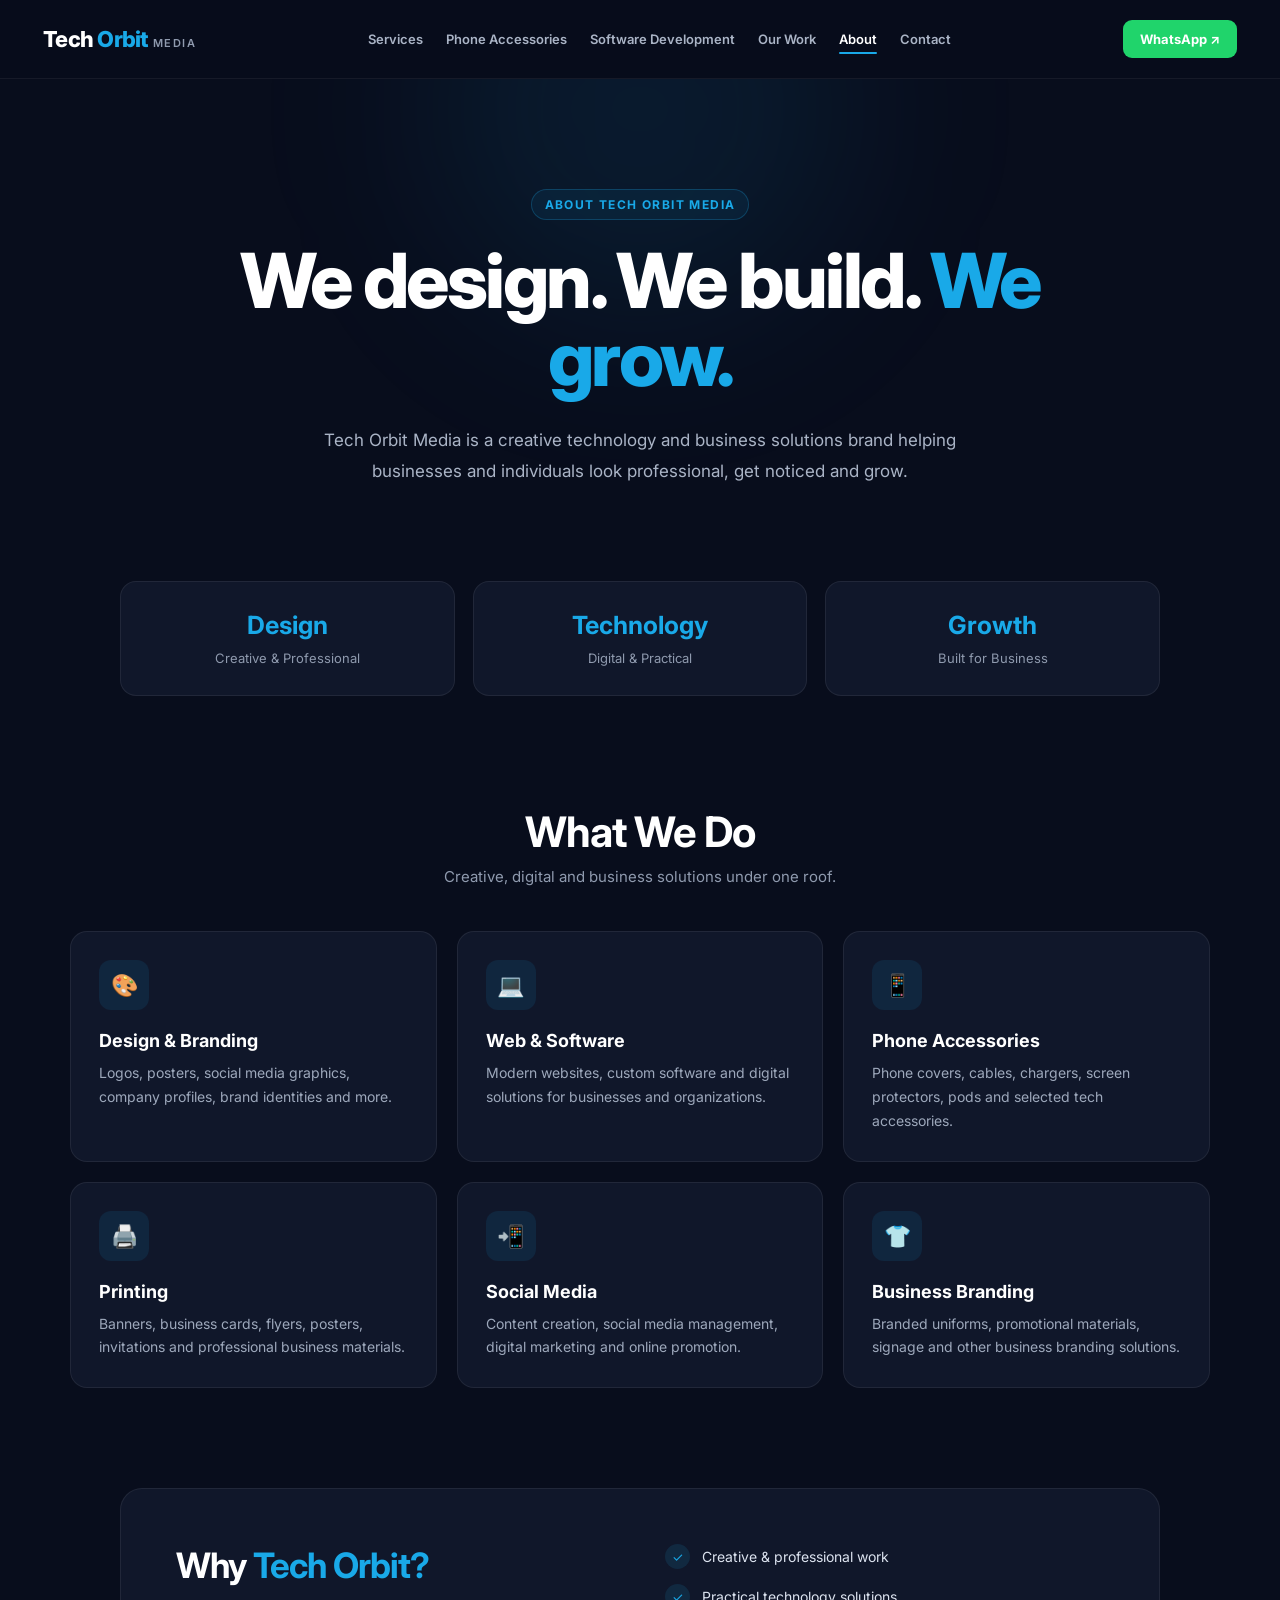
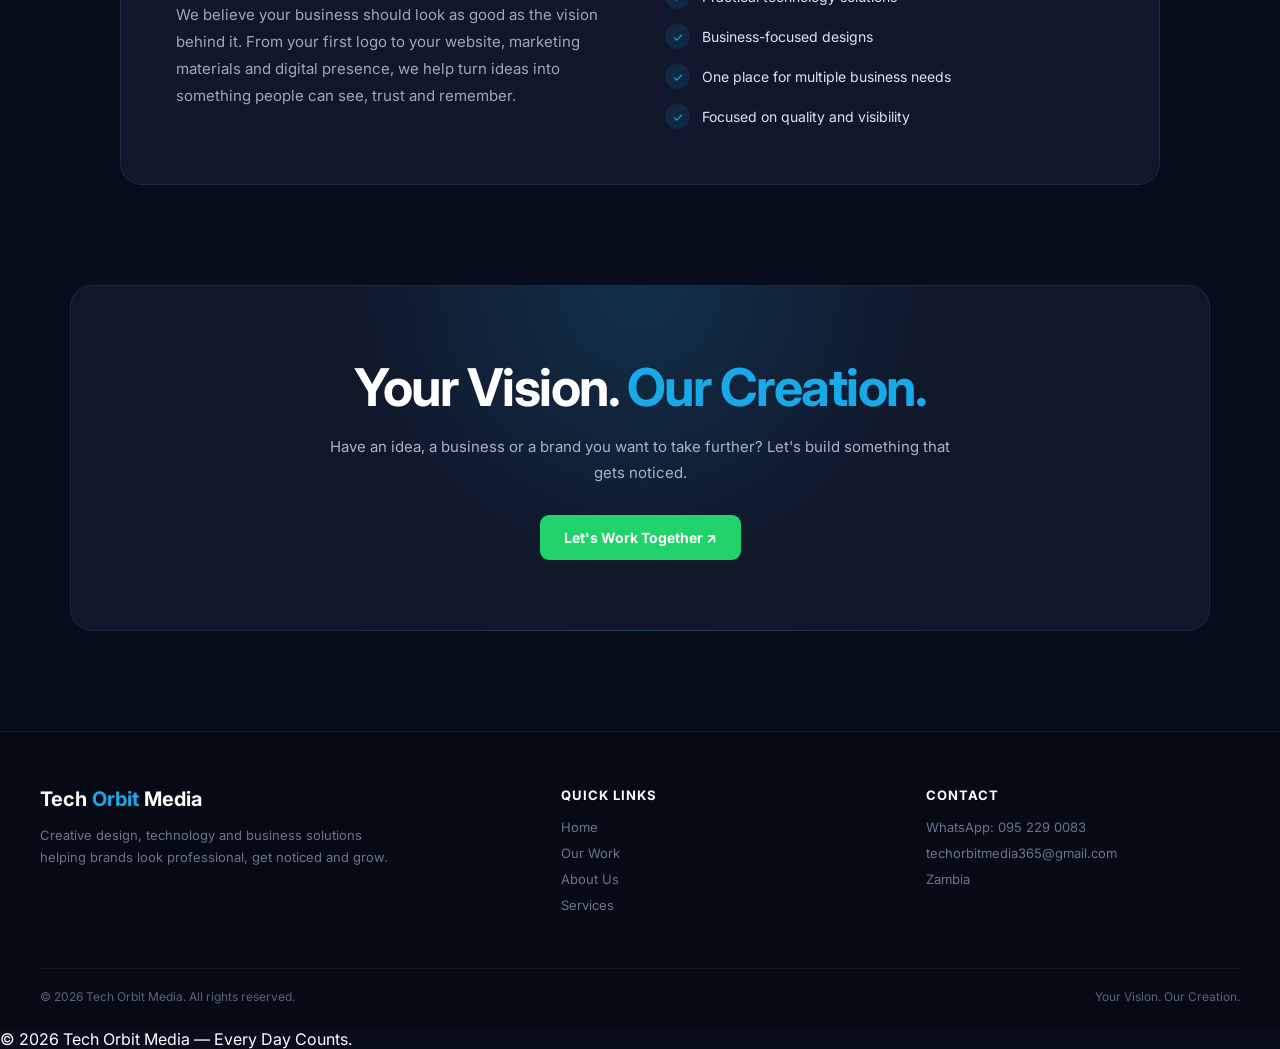
==== templates/about.html @ c45f45be "Initial Tech Orbit Media website" ====
<!DOCTYPE html>
<html lang="en">

<head>

    <meta charset="UTF-8">
    <meta name="viewport" content="width=device-width, initial-scale=1.0">

    <title>About Us | Tech Orbit Media</title>

    <meta name="description"
        content="Tech Orbit Media provides creative design, branding, printing, web development, software solutions, phone accessories and digital marketing services.">

    <meta name="keywords"
        content="Tech Orbit Media, graphic design, web development, branding, printing, phone accessories, Zambia, digital marketing">

    <!-- Google Font -->
    <link rel="preconnect" href="https://fonts.googleapis.com">
    <link rel="preconnect" href="https://fonts.gstatic.com" crossorigin>

    <link
        href="https://fonts.googleapis.com/css2?family=Inter:wght@400;500;600;700;800&display=swap"
        rel="stylesheet">

    <!-- Main Website CSS -->
    <link rel="stylesheet" href="../css/About.css">



</head>


<body>


    <!-- =====================================================
         NAVIGATION
    ===================================================== -->

    <nav class="top-nav">

        <div class="nav-container">

            <a class="brand" href="index.html">

                <div class="brand-text">

                    <span class="brand-tech">Tech</span>

                    <span class="brand-orbit">Orbit</span>

                    <span class="brand-media">Media</span>

                </div>

            </a>


  <div class="nav-links">

    <a href="../index.html">Services</a>

    <a href="../index.html">Phone Accessories</a>

    <a href="../index.html">Software Development</a>

    <a href="work.html">Our Work</a>

    <a href="about.html" class="active">About</a>

    <a href="../index.html">Contact</a>

</div>


            <a
                href="https://wa.me/260952290083"
                target="_blank"
                rel="noopener noreferrer"
                class="nav-whatsapp"
            >
                WhatsApp ↗
            </a>

        </div>

    </nav>



    <!-- =====================================================
         HERO
    ===================================================== -->

    <main>

        <section class="about-hero">

            <div class="about-tag">
                About Tech Orbit Media
            </div>

            <h1>
                We design.
                We build.
                <span>We grow.</span>
            </h1>

            <p class="about-intro">

                Tech Orbit Media is a creative technology and business
                solutions brand helping businesses and individuals
                look professional, get noticed and grow.

            </p>

        </section>



        <!-- =====================================================
             SNAPSHOT
        ===================================================== -->

        <section class="about-snapshot">

            <div class="snapshot-grid">

                <div class="snapshot-card">

                    <strong>Design</strong>

                    <span>Creative & Professional</span>

                </div>


                <div class="snapshot-card">

                    <strong>Technology</strong>

                    <span>Digital & Practical</span>

                </div>


                <div class="snapshot-card">

                    <strong>Growth</strong>

                    <span>Built for Business</span>

                </div>

            </div>

        </section>



        <!-- =====================================================
             SERVICES
        ===================================================== -->

        <section class="about-services">

            <div class="about-section-title">

                <h2>What We Do</h2>

                <p>
                    Creative, digital and business solutions under one roof.
                </p>

            </div>


            <div class="about-service-grid">


                <div class="about-service-card">

                    <div class="about-service-icon">🎨</div>

                    <h3>Design & Branding</h3>

                    <p>
                        Logos, posters, social media graphics,
                        company profiles, brand identities and more.
                    </p>

                </div>


                <div class="about-service-card">

                    <div class="about-service-icon">💻</div>

                    <h3>Web & Software</h3>

                    <p>
                        Modern websites, custom software and
                        digital solutions for businesses and organizations.
                    </p>

                </div>


                <div class="about-service-card">

                    <div class="about-service-icon">📱</div>

                    <h3>Phone Accessories</h3>

                    <p>
                        Phone covers, cables, chargers, screen protectors,
                        pods and selected tech accessories.
                    </p>

                </div>


                <div class="about-service-card">

                    <div class="about-service-icon">🖨️</div>

                    <h3>Printing</h3>

                    <p>
                        Banners, business cards, flyers, posters,
                        invitations and professional business materials.
                    </p>

                </div>


                <div class="about-service-card">

                    <div class="about-service-icon">📲</div>

                    <h3>Social Media</h3>

                    <p>
                        Content creation, social media management,
                        digital marketing and online promotion.
                    </p>

                </div>


                <div class="about-service-card">

                    <div class="about-service-icon">👕</div>

                    <h3>Business Branding</h3>

                    <p>
                        Branded uniforms, promotional materials,
                        signage and other business branding solutions.
                    </p>

                </div>


            </div>

        </section>



        <!-- =====================================================
             WHY TECH ORBIT
        ===================================================== -->

        <section class="why-section">

            <div class="why-box">

                <div>

                    <h2>
                        Why <span>Tech Orbit?</span>
                    </h2>

                    <p>
                        We believe your business should look as good
                        as the vision behind it. From your first logo
                        to your website, marketing materials and
                        digital presence, we help turn ideas into
                        something people can see, trust and remember.
                    </p>

                </div>


                <div class="why-list">

                    <div class="why-item">

                        <span class="why-check">✓</span>

                        Creative & professional work

                    </div>


                    <div class="why-item">

                        <span class="why-check">✓</span>

                        Practical technology solutions

                    </div>


                    <div class="why-item">

                        <span class="why-check">✓</span>

                        Business-focused designs

                    </div>


                    <div class="why-item">

                        <span class="why-check">✓</span>

                        One place for multiple business needs

                    </div>


                    <div class="why-item">

                        <span class="why-check">✓</span>

                        Focused on quality and visibility

                    </div>

                </div>

            </div>

        </section>



        <!-- =====================================================
             CTA
        ===================================================== -->

        <section class="about-statement">

            <div class="statement-box">

                <h2>
                    Your Vision.
                    <span>Our Creation.</span>
                </h2>

                <p>
                    Have an idea, a business or a brand you want
                    to take further? Let's build something that
                    gets noticed.
                </p>

                <a
                    href="https://wa.me/260952290083"
                    target="_blank"
                    rel="noopener noreferrer"
                    class="about-whatsapp"
                >
                    Let's Work Together ↗
                </a>

            </div>

        </section>

    </main>



    <!-- =====================================================
         FOOTER
    ===================================================== -->

    <footer class="about-footer">

        <div class="footer-container">


            <!-- BRAND -->

            <div class="footer-brand">

                <h3>
                    Tech <span>Orbit</span> Media
                </h3>

                <p>
                    Creative design, technology and business
                    solutions helping brands look professional,
                    get noticed and grow.
                </p>

            </div>


            <!-- QUICK LINKS -->

            <div class="footer-column">

                <h4>Quick Links</h4>

                <a href="index.html">Home</a>

                <a href="work.html">Our Work</a>

                <a href="about.html">About Us</a>

                <a href="#">Services</a>

            </div>


            <!-- CONTACT -->

            <div class="footer-column">

                <h4>Contact</h4>

                <a href="https://wa.me/260952290083"
                   target="_blank">
                    WhatsApp: 095 229 0083
                </a>

                <a href="mailto:techorbitmedia365@gmail.com">
                    techorbitmedia365@gmail.com
                </a>

                <a href="#">
                    Zambia
                </a>

            </div>

        </div>


        <div class="footer-bottom">

            <span>
                © 2026 Tech Orbit Media. All rights reserved.
            </span>

            <span>
                Your Vision. Our Creation.
            </span>

        </div>

    </footer>


</body>

</html>

  
</section>













<footer>© <span id="yr"></span> Tech Orbit Media — Every Day Counts.</footer>
<script>document.getElementById('yr').textContent = new Date().getFullYear();</script>
<script>
document.getElementById('hamburgerBtn').addEventListener('click', function(){
  document.getElementById('mobileMenu').classList.toggle('open');
});
</script>
</body>
</html>
---- css/About.css ----
/* =====================================================
           TECH ORBIT MEDIA — ABOUT PAGE
        ===================================================== */

        * {
            box-sizing: border-box;
        }

        html {
            scroll-behavior: smooth;
        }

        body {
            margin: 0;
            font-family: "Inter", sans-serif;
            background: #080d1c;
            color: #ffffff;
        }


        /* =====================================================
           NAVIGATION
        ===================================================== */

        .top-nav {
            position: sticky;
            top: 0;
            z-index: 1000;

            width: 100%;

            background: rgba(8, 13, 28, 0.94);

            border-bottom: 1px solid rgba(255, 255, 255, 0.06);

            backdrop-filter: blur(15px);
            -webkit-backdrop-filter: blur(15px);
        }

        .nav-container {
            max-width: 1250px;
            min-height: 78px;

            margin: auto;
            padding: 0 28px;

            display: flex;
            align-items: center;
            justify-content: space-between;

            gap: 25px;
        }


        /* LOGO */

        .brand {
            text-decoration: none;
            flex-shrink: 0;
        }

        .brand-text {
            display: flex;
            align-items: baseline;
            gap: 4px;

            font-size: 22px;
            font-weight: 800;

            letter-spacing: -0.7px;
        }

        .brand-tech {
            color: #ffffff;
        }

        .brand-orbit {
            color: #19a9e8;
        }

        .brand-media {
            color: #8f9aae;

            font-size: 11px;
            font-weight: 600;

            letter-spacing: 1.5px;
            text-transform: uppercase;
        }


        /* NAV LINKS */

        .nav-links {
            display: flex;
            align-items: center;

            gap: 3px;
        }

        .nav-links a {
            position: relative;

            color: #aab4c6;

            text-decoration: none;

            font-size: 13px;
            font-weight: 600;

            padding: 9px 10px;

            border-radius: 7px;

            transition: 0.25s ease;
        }

        .nav-links a:hover {
            color: #ffffff;

            background: rgba(25, 169, 232, 0.08);
        }

        .nav-links a.active {
            color: #ffffff;
        }

        .nav-links a.active::after {
            content: "";

            position: absolute;

            left: 10px;
            right: 10px;
            bottom: 2px;

            height: 2px;

            background: #19a9e8;

            border-radius: 10px;
        }


        /* WHATSAPP */

        .nav-whatsapp {
            display: inline-flex;
            align-items: center;
            justify-content: center;

            gap: 8px;

            padding: 11px 17px;

            background: #20d46b;
            color: #ffffff;

            text-decoration: none;

            border-radius: 9px;

            font-size: 13px;
            font-weight: 700;

            white-space: nowrap;

            transition: 0.25s ease;
        }

        .nav-whatsapp:hover {
            background: #19bd5d;
            transform: translateY(-2px);
        }


        /* =====================================================
           HERO
        ===================================================== */

        .about-hero {
            position: relative;

            max-width: 1200px;

            margin: auto;

            padding: 110px 30px 95px;

            text-align: center;

            overflow: hidden;
        }


        /* BLUE GLOW */

        .about-hero::before {
            content: "";

            position: absolute;

            width: 420px;
            height: 420px;

            top: -180px;
            left: 50%;

            transform: translateX(-50%);

            background: rgba(25, 169, 232, 0.09);

            filter: blur(90px);

            border-radius: 50%;

            pointer-events: none;
        }


        /* TAG */

        .about-tag {
            position: relative;

            display: inline-flex;

            padding: 7px 13px;

            border: 1px solid rgba(25, 169, 232, 0.25);

            background: rgba(25, 169, 232, 0.07);

            color: #19a9e8;

            border-radius: 50px;

            font-size: 12px;
            font-weight: 700;

            letter-spacing: 1.4px;

            text-transform: uppercase;

            margin-bottom: 22px;
        }


        /* HERO TITLE */

        .about-hero h1 {
            position: relative;

            max-width: 900px;

            margin: auto;

            font-size: clamp(44px, 7vw, 76px);

            line-height: 1.02;

            letter-spacing: -2.5px;

            font-weight: 800;
        }

        .about-hero h1 span {
            color: #19a9e8;
        }


        /* HERO DESCRIPTION */

        .about-intro {
            position: relative;

            max-width: 700px;

            margin: 28px auto 0;

            color: #aab4c6;

            font-size: 17px;

            line-height: 1.8;
        }


        /* =====================================================
           ABOUT SNAPSHOT
        ===================================================== */

        .about-snapshot {
            max-width: 1100px;

            margin: auto;

            padding: 0 30px 90px;
        }

        .snapshot-grid {
            display: grid;

            grid-template-columns: repeat(3, 1fr);

            gap: 18px;
        }

        .snapshot-card {
            padding: 28px;

            background: #10172a;

            border: 1px solid rgba(255, 255, 255, 0.07);

            border-radius: 16px;

            text-align: center;

            transition: 0.3s ease;
        }

        .snapshot-card:hover {
            transform: translateY(-5px);

            border-color: rgba(25, 169, 232, 0.35);
        }

        .snapshot-card strong {
            display: block;

            color: #19a9e8;

            font-size: 25px;

            margin-bottom: 7px;
        }

        .snapshot-card span {
            color: #8f9aae;

            font-size: 13px;
        }


        /* =====================================================
           SERVICES
        ===================================================== */

        .about-services {
            max-width: 1200px;

            margin: auto;

            padding: 20px 30px 100px;
        }

        .about-section-title {
            text-align: center;

            margin-bottom: 45px;
        }

        .about-section-title h2 {
            margin: 0 0 10px;

            font-size: clamp(30px, 4vw, 42px);

            letter-spacing: -1px;
        }

        .about-section-title p {
            margin: 0;

            color: #8f9aae;

            font-size: 15px;
        }


        /* SERVICE GRID */

        .about-service-grid {
            display: grid;

            grid-template-columns: repeat(3, 1fr);

            gap: 20px;
        }


        /* SERVICE CARD */

        .about-service-card {
            padding: 28px;

            background: #10172a;

            border: 1px solid rgba(255, 255, 255, 0.07);

            border-radius: 17px;

            transition: 0.3s ease;
        }

        .about-service-card:hover {
            transform: translateY(-6px);

            border-color: rgba(25, 169, 232, 0.45);

            box-shadow: 0 18px 40px rgba(0, 0, 0, 0.18);
        }


        /* ICON */

        .about-service-icon {
            width: 50px;
            height: 50px;

            display: flex;
            align-items: center;
            justify-content: center;

            margin-bottom: 20px;

            background: rgba(25, 169, 232, 0.10);

            border-radius: 12px;

            font-size: 22px;
        }

        .about-service-card h3 {
            margin: 0 0 10px;

            font-size: 18px;
        }

        .about-service-card p {
            margin: 0;

            color: #9da8bb;

            font-size: 14px;

            line-height: 1.7;
        }


        /* =====================================================
           WHY TECH ORBIT
        ===================================================== */

        .why-section {
            max-width: 1100px;

            margin: auto;

            padding: 0 30px 100px;
        }

        .why-box {
            display: grid;

            grid-template-columns: 1fr 1fr;

            gap: 50px;

            padding: 55px;

            background: #10172a;

            border: 1px solid rgba(255, 255, 255, 0.07);

            border-radius: 22px;
        }

        .why-box h2 {
            margin: 0 0 15px;

            font-size: 35px;

            letter-spacing: -1px;
        }

        .why-box h2 span {
            color: #19a9e8;
        }

        .why-box p {
            color: #9da8bb;

            line-height: 1.8;

            font-size: 15px;
        }

        .why-list {
            display: grid;

            gap: 15px;
        }

        .why-item {
            display: flex;

            align-items: center;

            gap: 12px;

            color: #dce3ef;

            font-size: 14px;
        }

        .why-check {
            width: 25px;
            height: 25px;

            display: flex;
            align-items: center;
            justify-content: center;

            flex-shrink: 0;

            border-radius: 50%;

            background: rgba(25, 169, 232, 0.12);

            color: #19a9e8;

            font-size: 13px;
        }


        /* =====================================================
           CTA
        ===================================================== */

        .about-statement {
            max-width: 1200px;

            margin: auto;

            padding: 0 30px 100px;
        }

        .statement-box {
            position: relative;

            overflow: hidden;

            padding: 70px 40px;

            border-radius: 22px;

            text-align: center;

            background:
                radial-gradient(
                    circle at 50% 0%,
                    rgba(25, 169, 232, 0.17),
                    transparent 45%
                ),
                #10172a;

            border: 1px solid rgba(255, 255, 255, 0.07);
        }

        .statement-box h2 {
            margin: 0 0 15px;

            font-size: clamp(32px, 5vw, 52px);

            letter-spacing: -1.5px;
        }

        .statement-box h2 span {
            color: #19a9e8;
        }

        .statement-box p {
            max-width: 650px;

            margin: 0 auto 30px;

            color: #aab4c6;

            line-height: 1.7;

            font-size: 15px;
        }


        /* CTA BUTTON */

        .about-whatsapp {
            display: inline-flex;

            align-items: center;
            justify-content: center;

            gap: 9px;

            padding: 14px 24px;

            background: #20d46b;

            color: #ffffff;

            text-decoration: none;

            border-radius: 9px;

            font-size: 14px;

            font-weight: 700;

            transition: 0.3s ease;
        }

        .about-whatsapp:hover {
            background: #19bd5d;

            transform: translateY(-3px);
        }


        /* =====================================================
           FOOTER
        ===================================================== */

        .about-footer {
            border-top: 1px solid rgba(255, 255, 255, 0.06);

            padding: 55px 30px 25px;

            background: #060a15;
        }

        .footer-container {
            max-width: 1200px;

            margin: auto;

            display: grid;

            grid-template-columns: 1.5fr 1fr 1fr;

            gap: 50px;
        }

        .footer-brand h3 {
            margin: 0 0 12px;

            font-size: 20px;
        }

        .footer-brand h3 span {
            color: #19a9e8;
        }

        .footer-brand p {
            max-width: 350px;

            color: #69758b;

            font-size: 13px;

            line-height: 1.7;
        }

        .footer-column h4 {
            margin: 0 0 16px;

            color: #ffffff;

            font-size: 13px;

            text-transform: uppercase;

            letter-spacing: 1px;
        }

        .footer-column a {
            display: block;

            margin-bottom: 10px;

            color: #69758b;

            text-decoration: none;

            font-size: 13px;

            transition: 0.2s ease;
        }

        .footer-column a:hover {
            color: #19a9e8;
        }

        .footer-bottom {
            max-width: 1200px;

            margin: 45px auto 0;

            padding-top: 20px;

            border-top: 1px solid rgba(255, 255, 255, 0.05);

            display: flex;

            justify-content: space-between;

            gap: 20px;

            color: #596579;

            font-size: 12px;
        }


        /* =====================================================
           RESPONSIVE
        ===================================================== */

        @media (max-width: 1050px) {

            .nav-links {
                display: none;
            }

            .nav-container {
                min-height: 72px;
            }

        }


        @media (max-width: 850px) {

            .snapshot-grid {
                grid-template-columns: 1fr;
            }

            .about-service-grid {
                grid-template-columns: repeat(2, 1fr);
            }

            .why-box {
                grid-template-columns: 1fr;

                gap: 25px;

                padding: 40px;
            }

            .footer-container {
                grid-template-columns: 1fr 1fr;
            }

        }


        @media (max-width: 600px) {

            .nav-container {
                padding: 0 18px;
            }

            .brand-text {
                font-size: 20px;
            }

            .brand-media {
                display: none;
            }

            .nav-whatsapp {
                padding: 10px 13px;

                font-size: 12px;
            }

            .about-hero {
                padding: 80px 20px 70px;
            }

            .about-hero h1 {
                font-size: 43px;

                letter-spacing: -1.5px;
            }

            .about-intro {
                font-size: 15px;
            }

            .about-services,
            .why-section,
            .about-statement {
                padding-left: 20px;
                padding-right: 20px;
            }

            .about-service-grid {
                grid-template-columns: 1fr;
            }

            .why-box {
                padding: 30px 25px;
            }

            .why-box h2 {
                font-size: 30px;
            }

            .statement-box {
                padding: 50px 25px;
            }

            .footer-container {
                grid-template-columns: 1fr;

                gap: 30px;
            }

            .footer-bottom {
                flex-direction: column;

                text-align: center;
            }

        }
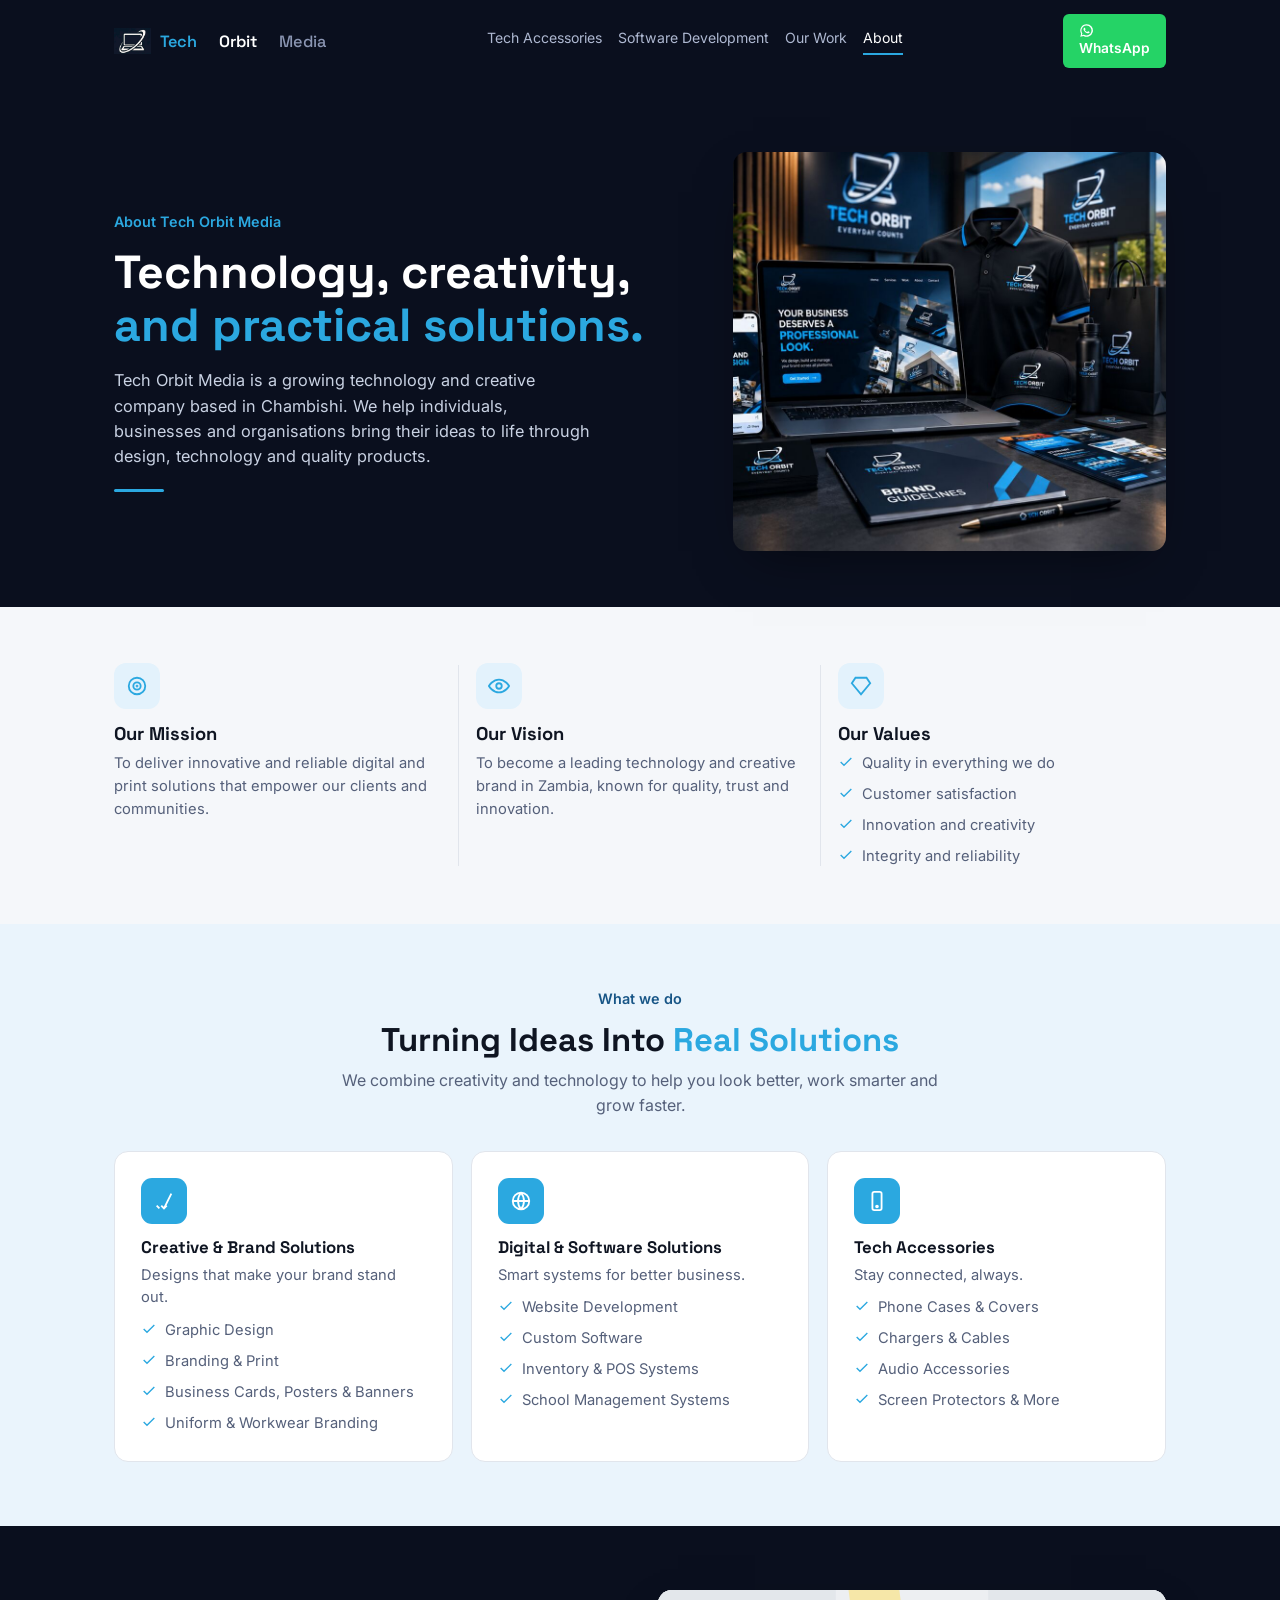
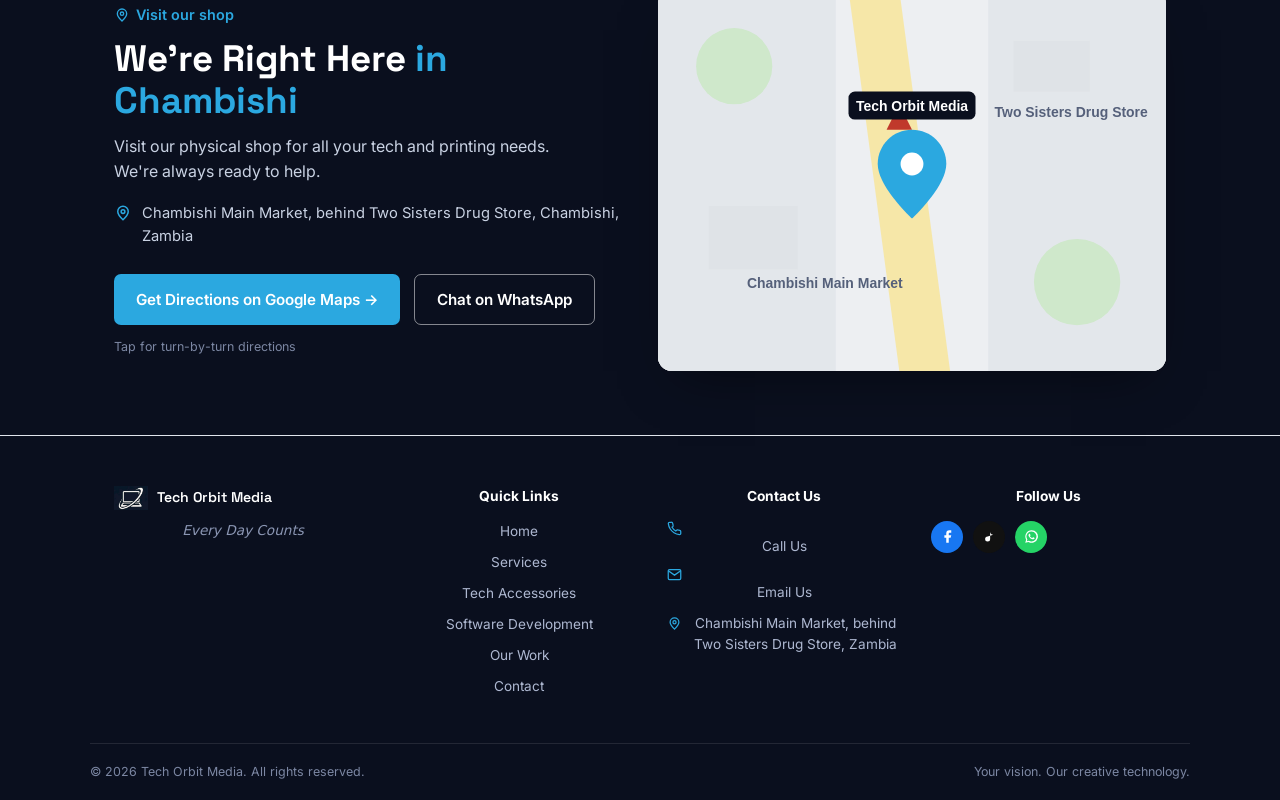
==== commit f2d40a1f: "Update Tech Orbit Media website" ====
--- a/templates/about.html
+++ b/templates/about.html
@@ -1,491 +1,207 @@
-
 <!DOCTYPE html>
 <html lang="en">
-
 <head>
-
-    <meta charset="UTF-8">
-    <meta name="viewport" content="width=device-width, initial-scale=1.0">
-
-    <title>About Us | Tech Orbit Media</title>
-
-    <meta name="description"
-        content="Tech Orbit Media provides creative design, branding, printing, web development, software solutions, phone accessories and digital marketing services.">
-
-    <meta name="keywords"
-        content="Tech Orbit Media, graphic design, web development, branding, printing, phone accessories, Zambia, digital marketing">
-
-    <!-- Google Font -->
-    <link rel="preconnect" href="https://fonts.googleapis.com">
-    <link rel="preconnect" href="https://fonts.gstatic.com" crossorigin>
-
-    <link
-        href="https://fonts.googleapis.com/css2?family=Inter:wght@400;500;600;700;800&display=swap"
-        rel="stylesheet">
-
-    <!-- Main Website CSS -->
-    <link rel="stylesheet" href="../css/About.css">
-
-
-
+<meta charset="UTF-8">
+<meta name="viewport" content="width=device-width, initial-scale=1, viewport-fit=cover">
+<title>About — Tech Orbit Media</title>
+<link rel="preconnect" href="https://fonts.googleapis.com">
+<link rel="preconnect" href="https://fonts.gstatic.com" crossorigin>
+<link href="https://fonts.googleapis.com/css2?family=Space+Grotesk:wght@500;600;700&family=Inter:wght@400;500;600&display=swap" rel="stylesheet">
+<link rel="stylesheet" href="../css/About.css">
 </head>
-
-
 <body>
 
-
-    <!-- =====================================================
-         NAVIGATION
-    ===================================================== -->
-
-    <nav class="top-nav">
-
-        <div class="nav-container">
-
-            <a class="brand" href="index.html">
-
-                <div class="brand-text">
-
-                    <span class="brand-tech">Tech</span>
-
-                    <span class="brand-orbit">Orbit</span>
-
-                    <span class="brand-media">Media</span>
-
-                </div>
-
-            </a>
-
-
-  <div class="nav-links">
-
-    <a href="../index.html">Services</a>
-
-    <a href="../index.html">Phone Accessories</a>
-
-    <a href="../index.html">Software Development</a>
-
-    <a href="work.html">Our Work</a>
-
-    <a href="about.html" class="active">About</a>
-
-    <a href="../index.html">Contact</a>
-
-</div>
-
-
-            <a
-                href="https://wa.me/260952290083"
-                target="_blank"
-                rel="noopener noreferrer"
-                class="nav-whatsapp"
-            >
-                WhatsApp ↗
-            </a>
-
-        </div>
-
-    </nav>
-
-
-
-    <!-- =====================================================
-         HERO
-    ===================================================== -->
-
-    <main>
-
-        <section class="about-hero">
-
-            <div class="about-tag">
-                About Tech Orbit Media
-            </div>
-
-            <h1>
-                We design.
-                We build.
-                <span>We grow.</span>
-            </h1>
-
-            <p class="about-intro">
-
-                Tech Orbit Media is a creative technology and business
-                solutions brand helping businesses and individuals
-                look professional, get noticed and grow.
-
-            </p>
-
-        </section>
-
-
-
-        <!-- =====================================================
-             SNAPSHOT
-        ===================================================== -->
-
-        <section class="about-snapshot">
-
-            <div class="snapshot-grid">
-
-                <div class="snapshot-card">
-
-                    <strong>Design</strong>
-
-                    <span>Creative & Professional</span>
-
-                </div>
-
-
-                <div class="snapshot-card">
-
-                    <strong>Technology</strong>
-
-                    <span>Digital & Practical</span>
-
-                </div>
-
-
-                <div class="snapshot-card">
-
-                    <strong>Growth</strong>
-
-                    <span>Built for Business</span>
-
-                </div>
-
-            </div>
-
-        </section>
-
-
-
-        <!-- =====================================================
-             SERVICES
-        ===================================================== -->
-
-        <section class="about-services">
-
-            <div class="about-section-title">
-
-                <h2>What We Do</h2>
-
-                <p>
-                    Creative, digital and business solutions under one roof.
-                </p>
-
-            </div>
-
-
-            <div class="about-service-grid">
-
-
-                <div class="about-service-card">
-
-                    <div class="about-service-icon">🎨</div>
-
-                    <h3>Design & Branding</h3>
-
-                    <p>
-                        Logos, posters, social media graphics,
-                        company profiles, brand identities and more.
-                    </p>
-
-                </div>
-
-
-                <div class="about-service-card">
-
-                    <div class="about-service-icon">💻</div>
-
-                    <h3>Web & Software</h3>
-
-                    <p>
-                        Modern websites, custom software and
-                        digital solutions for businesses and organizations.
-                    </p>
-
-                </div>
-
-
-                <div class="about-service-card">
-
-                    <div class="about-service-icon">📱</div>
-
-                    <h3>Phone Accessories</h3>
-
-                    <p>
-                        Phone covers, cables, chargers, screen protectors,
-                        pods and selected tech accessories.
-                    </p>
-
-                </div>
-
-
-                <div class="about-service-card">
-
-                    <div class="about-service-icon">🖨️</div>
-
-                    <h3>Printing</h3>
-
-                    <p>
-                        Banners, business cards, flyers, posters,
-                        invitations and professional business materials.
-                    </p>
-
-                </div>
-
-
-                <div class="about-service-card">
-
-                    <div class="about-service-icon">📲</div>
-
-                    <h3>Social Media</h3>
-
-                    <p>
-                        Content creation, social media management,
-                        digital marketing and online promotion.
-                    </p>
-
-                </div>
-
-
-                <div class="about-service-card">
-
-                    <div class="about-service-icon">👕</div>
-
-                    <h3>Business Branding</h3>
-
-                    <p>
-                        Branded uniforms, promotional materials,
-                        signage and other business branding solutions.
-                    </p>
-
-                </div>
-
-
-            </div>
-
-        </section>
-
-
-
-        <!-- =====================================================
-             WHY TECH ORBIT
-        ===================================================== -->
-
-        <section class="why-section">
-
-            <div class="why-box">
-
-                <div>
-
-                    <h2>
-                        Why <span>Tech Orbit?</span>
-                    </h2>
-
-                    <p>
-                        We believe your business should look as good
-                        as the vision behind it. From your first logo
-                        to your website, marketing materials and
-                        digital presence, we help turn ideas into
-                        something people can see, trust and remember.
-                    </p>
-
-                </div>
-
-
-                <div class="why-list">
-
-                    <div class="why-item">
-
-                        <span class="why-check">✓</span>
-
-                        Creative & professional work
-
-                    </div>
-
-
-                    <div class="why-item">
-
-                        <span class="why-check">✓</span>
-
-                        Practical technology solutions
-
-                    </div>
-
-
-                    <div class="why-item">
-
-                        <span class="why-check">✓</span>
-
-                        Business-focused designs
-
-                    </div>
-
-
-                    <div class="why-item">
-
-                        <span class="why-check">✓</span>
-
-                        One place for multiple business needs
-
-                    </div>
-
-
-                    <div class="why-item">
-
-                        <span class="why-check">✓</span>
-
-                        Focused on quality and visibility
-
-                    </div>
-
-                </div>
-
-            </div>
-
-        </section>
-
-
-
-        <!-- =====================================================
-             CTA
-        ===================================================== -->
-
-        <section class="about-statement">
-
-            <div class="statement-box">
-
-                <h2>
-                    Your Vision.
-                    <span>Our Creation.</span>
-                </h2>
-
-                <p>
-                    Have an idea, a business or a brand you want
-                    to take further? Let's build something that
-                    gets noticed.
-                </p>
-
-                <a
-                    href="https://wa.me/260952290083"
-                    target="_blank"
-                    rel="noopener noreferrer"
-                    class="about-whatsapp"
-                >
-                    Let's Work Together ↗
-                </a>
-
-            </div>
-
-        </section>
-
-    </main>
-
-
-
-    <!-- =====================================================
-         FOOTER
-    ===================================================== -->
-
-    <footer class="about-footer">
-
-        <div class="footer-container">
-
-
-            <!-- BRAND -->
-
-            <div class="footer-brand">
-
-                <h3>
-                    Tech <span>Orbit</span> Media
-                </h3>
-
-                <p>
-                    Creative design, technology and business
-                    solutions helping brands look professional,
-                    get noticed and grow.
-                </p>
-
-            </div>
-
-
-            <!-- QUICK LINKS -->
-
-            <div class="footer-column">
-
-                <h4>Quick Links</h4>
-
-                <a href="index.html">Home</a>
-
-                <a href="work.html">Our Work</a>
-
-                <a href="about.html">About Us</a>
-
-                <a href="#">Services</a>
-
-            </div>
-
-
-            <!-- CONTACT -->
-
-            <div class="footer-column">
-
-                <h4>Contact</h4>
-
-                <a href="https://wa.me/260952290083"
-                   target="_blank">
-                    WhatsApp: 095 229 0083
-                </a>
-
-                <a href="mailto:techorbitmedia365@gmail.com">
-                    techorbitmedia365@gmail.com
-                </a>
-
-                <a href="#">
-                    Zambia
-                </a>
-
-            </div>
-
-        </div>
-
-
-        <div class="footer-bottom">
-
-            <span>
-                © 2026 Tech Orbit Media. All rights reserved.
-            </span>
-
-            <span>
-                Your Vision. Our Creation.
-            </span>
-
-        </div>
-
-    </footer>
-
-
-</body>
-
-</html>
-
-  
-</section>
-
-
-
-
-
-
-
-
-
-
-
-
-
-<footer>© <span id="yr"></span> Tech Orbit Media — Every Day Counts.</footer>
+<nav>
+  <div class="wrap">
+    <a class="brand" href="index.html">
+      <img src="[data-uri]" alt="Tech Orbit Media logo">
+      <span class="tech">Tech</span>&nbsp;<span>Orbit</span>&nbsp;<span class="media">Media</span>
+    </a>
+    <div class="navlinks">
+     
+      
+      <a href="accessories.html">Tech Accessories</a>
+      <a href="index.html#software">Software Development</a>
+      <a href="work.html">Our Work</a>
+      <a href="about.html" class="active">About</a>
+      
+    </div>
+    <div style="display:flex; align-items:center; gap:10px;">
+      <a class="nav-cta" href="https://wa.me/260952290083" target="_blank" rel="noopener"><svg width="15" height="15" viewBox="0 0 24 24" fill="#fff"><path d="M12 2a10 10 0 0 0-8.6 15L2 22l5.2-1.4A10 10 0 1 0 12 2zm0 18a8 8 0 0 1-4.1-1.1l-.3-.2-3 .8.8-2.9-.2-.3A8 8 0 1 1 12 20zm4.4-6c-.2-.1-1.4-.7-1.6-.8-.2-.1-.4-.1-.5.1-.2.2-.6.8-.8 1-.1.1-.3.2-.5.1-1.5-.7-2.4-1.3-3.4-2.9-.3-.4.3-.4.7-1.3.1-.2 0-.4 0-.5-.1-.1-.5-1.3-.7-1.7-.2-.5-.4-.4-.5-.4h-.5c-.2 0-.4.1-.6.3-.2.2-.8.8-.8 1.9s.8 2.2 1 2.4c.1.2 1.7 2.6 4.1 3.6.6.2 1 .4 1.4.5.6.2 1.1.1 1.5.1.5-.1 1.4-.6 1.6-1.1.2-.5.2-1 .1-1.1z"/></svg><span class="wa-label">WhatsApp</span></a>
+      <button class="hamburger" id="hamburgerBtn" aria-label="Menu"><span></span><span></span><span></span></button>
+    </div>
+  </div>
+  <div class="mobile-menu" id="mobileMenu">
+      <a href="index.html">Home</a>
+      <a href="index.html#services">Services</a>
+      <a href="accessories.html">Tech Accessories</a>
+      <a href="index.html#software">Software Development</a>
+      <a href="work.html">Our Work</a>
+      <a href="about.html">About</a>
+      <a href="index.html#contact">Contact</a>
+    <a class="nav-cta" style="margin-top:10px; justify-content:center;" href="https://wa.me/260952290083" target="_blank" rel="noopener"><svg width="15" height="15" viewBox="0 0 24 24" fill="#fff"><path d="M12 2a10 10 0 0 0-8.6 15L2 22l5.2-1.4A10 10 0 1 0 12 2zm0 18a8 8 0 0 1-4.1-1.1l-.3-.2-3 .8.8-2.9-.2-.3A8 8 0 1 1 12 20zm4.4-6c-.2-.1-1.4-.7-1.6-.8-.2-.1-.4-.1-.5.1-.2.2-.6.8-.8 1-.1.1-.3.2-.5.1-1.5-.7-2.4-1.3-3.4-2.9-.3-.4.3-.4.7-1.3.1-.2 0-.4 0-.5-.1-.1-.5-1.3-.7-1.7-.2-.5-.4-.4-.5-.4h-.5c-.2 0-.4.1-.6.3-.2.2-.8.8-.8 1.9s.8 2.2 1 2.4c.1.2 1.7 2.6 4.1 3.6.6.2 1 .4 1.4.5.6.2 1.1.1 1.5.1.5-.1 1.4-.6 1.6-1.1.2-.5.2-1 .1-1.1z"/></svg> WhatsApp</a>
+  </div>
+</nav>
+
+<section class="hero2">
+  <div class="wrap">
+    <div>
+      <div class="eyebrow">About Tech Orbit Media</div>
+      <h1>Technology, creativity, <span class="accent">and practical solutions.</span></h1>
+      <p>Tech Orbit Media is a growing technology and creative company based in Chambishi. We help individuals, businesses and organisations bring their ideas to life through design, technology and quality products.</p>
+      <div class="accent-bar"></div>
+    </div>
+    <div class="hero-img">
+      <img src="[data-uri]" alt="Tech Orbit Media branded materials">
+    </div>
+  </div>
+</section>
+
+<section class="mvv">
+  <div class="wrap mvv-grid">
+    <div class="mvv-col">
+      <div class="ci"><svg viewBox="0 0 24 24"><circle cx="12" cy="12" r="9"/><circle cx="12" cy="12" r="4"/><circle cx="12" cy="12" r=".5" fill="var(--blue)"/></svg></div>
+      <h3>Our Mission</h3>
+      <p>To deliver innovative and reliable digital and print solutions that empower our clients and communities.</p>
+    </div>
+    <div class="mvv-col">
+      <div class="ci"><svg viewBox="0 0 24 24"><path d="M1 12s4-7 11-7 11 7 11 7-4 7-11 7-11-7-11-7z"/><circle cx="12" cy="12" r="3"/></svg></div>
+      <h3>Our Vision</h3>
+      <p>To become a leading technology and creative brand in Zambia, known for quality, trust and innovation.</p>
+    </div>
+    <div class="mvv-col">
+      <div class="ci"><svg viewBox="0 0 24 24"><path d="M6 3h12l4 6-10 12L2 9z"/></svg></div>
+      <h3>Our Values</h3>
+      <ul class="check-list">
+        <li><svg viewBox="0 0 24 24" fill="none" stroke-width="2"><path d="M20 6 9 17l-5-5"/></svg>Quality in everything we do</li>
+        <li><svg viewBox="0 0 24 24" fill="none" stroke-width="2"><path d="M20 6 9 17l-5-5"/></svg>Customer satisfaction</li>
+        <li><svg viewBox="0 0 24 24" fill="none" stroke-width="2"><path d="M20 6 9 17l-5-5"/></svg>Innovation and creativity</li>
+        <li><svg viewBox="0 0 24 24" fill="none" stroke-width="2"><path d="M20 6 9 17l-5-5"/></svg>Integrity and reliability</li>
+      </ul>
+    </div>
+  </div>
+</section>
+
+<section class="pad tint">
+  <div class="wrap">
+    <div class="section-head center">
+      <div class="eyebrow" style="justify-content:center; display:flex;">What we do</div>
+      <h2>Turning Ideas Into <span style="color:var(--blue)">Real Solutions</span></h2>
+      <p>We combine creativity and technology to help you look better, work smarter and grow faster.</p>
+    </div>
+    <div class="card-grid cols-3">
+      <div class="scard">
+        <div class="icon"><svg viewBox="0 0 24 24"><path d="M12 20l8-16M9 17l3 3 3-3M4 17l3 3"/></svg></div>
+        <h3>Creative &amp; Brand Solutions</h3>
+        <p style="margin-bottom:10px;">Designs that make your brand stand out.</p>
+        <ul class="check-list">
+          <li><svg viewBox="0 0 24 24" fill="none" stroke-width="2"><path d="M20 6 9 17l-5-5"/></svg>Graphic Design</li>
+          <li><svg viewBox="0 0 24 24" fill="none" stroke-width="2"><path d="M20 6 9 17l-5-5"/></svg>Branding &amp; Print</li>
+          <li><svg viewBox="0 0 24 24" fill="none" stroke-width="2"><path d="M20 6 9 17l-5-5"/></svg>Business Cards, Posters &amp; Banners</li>
+          <li><svg viewBox="0 0 24 24" fill="none" stroke-width="2"><path d="M20 6 9 17l-5-5"/></svg>Uniform &amp; Workwear Branding</li>
+        </ul>
+      </div>
+      <div class="scard">
+        <div class="icon"><svg viewBox="0 0 24 24"><circle cx="12" cy="12" r="9"/><path d="M3 12h18M12 3a14 14 0 0 1 0 18M12 3a14 14 0 0 0 0 18"/></svg></div>
+        <h3>Digital &amp; Software Solutions</h3>
+        <p style="margin-bottom:10px;">Smart systems for better business.</p>
+        <ul class="check-list">
+          <li><svg viewBox="0 0 24 24" fill="none" stroke-width="2"><path d="M20 6 9 17l-5-5"/></svg>Website Development</li>
+          <li><svg viewBox="0 0 24 24" fill="none" stroke-width="2"><path d="M20 6 9 17l-5-5"/></svg>Custom Software</li>
+          <li><svg viewBox="0 0 24 24" fill="none" stroke-width="2"><path d="M20 6 9 17l-5-5"/></svg>Inventory &amp; POS Systems</li>
+          <li><svg viewBox="0 0 24 24" fill="none" stroke-width="2"><path d="M20 6 9 17l-5-5"/></svg>School Management Systems</li>
+        </ul>
+      </div>
+      <div class="scard">
+        <div class="icon"><svg viewBox="0 0 24 24"><rect x="7" y="2" width="10" height="20" rx="2"/><circle cx="12" cy="18" r="1"/></svg></div>
+        <h3>Tech Accessories</h3>
+        <p style="margin-bottom:10px;">Stay connected, always.</p>
+        <ul class="check-list">
+          <li><svg viewBox="0 0 24 24" fill="none" stroke-width="2"><path d="M20 6 9 17l-5-5"/></svg>Phone Cases &amp; Covers</li>
+          <li><svg viewBox="0 0 24 24" fill="none" stroke-width="2"><path d="M20 6 9 17l-5-5"/></svg>Chargers &amp; Cables</li>
+          <li><svg viewBox="0 0 24 24" fill="none" stroke-width="2"><path d="M20 6 9 17l-5-5"/></svg>Audio Accessories</li>
+          <li><svg viewBox="0 0 24 24" fill="none" stroke-width="2"><path d="M20 6 9 17l-5-5"/></svg>Screen Protectors &amp; More</li>
+        </ul>
+      </div>
+    </div>
+  </div>
+</section>
+
+<section class="shop">
+  <div class="wrap shop-grid">
+    <div>
+      <div class="eyebrow"><svg width="16" height="16" viewBox="0 0 24 24" fill="none" stroke="currentColor" stroke-width="2"><path d="M12 21s-7-6.5-7-11a7 7 0 0 1 14 0c0 4.5-7 11-7 11z"/><circle cx="12" cy="10" r="2.5"/></svg>Visit our shop</div>
+      <h2>We're Right Here <span style="color:var(--blue)">in Chambishi</span></h2>
+      <p class="sub">Visit our physical shop for all your tech and printing needs. We're always ready to help.</p>
+      <div class="shop-detail"><svg viewBox="0 0 24 24" fill="none" stroke-width="2"><path d="M12 21s-7-6.5-7-11a7 7 0 0 1 14 0c0 4.5-7 11-7 11z"/><circle cx="12" cy="10" r="2.5"/></svg>Chambishi Main Market, behind Two Sisters Drug Store, Chambishi, Zambia</div>
+      <div class="cta-row">
+        <a class="btn btn-wa" style="background:var(--blue);" href="https://www.google.com/maps/search/?api=1&query=Chambishi+Main+Market+Zambia" target="_blank" rel="noopener">Get Directions on Google Maps →</a>
+        <a class="btn btn-ghost" href="https://wa.me/260952290083" target="_blank" rel="noopener">Chat on WhatsApp</a>
+      </div>
+      <div class="shop-note">Tap for turn-by-turn directions</div>
+    </div>
+    <div class="map-card">
+      <svg viewBox="0 0 400 300" xmlns="http://www.w3.org/2000/svg">
+        <rect width="400" height="300" fill="#EDEFF2"/>
+        <rect x="0" y="0" width="140" height="300" fill="#E3E7EB"/>
+        <rect x="260" y="0" width="140" height="300" fill="#E3E7EB"/>
+        <polygon points="150,0 190,0 230,300 190,300" fill="#F6E7A8"/>
+        <circle cx="60" cy="60" r="30" fill="#CFE8CB"/>
+        <circle cx="330" cy="230" r="34" fill="#CFE8CB"/>
+        <rect x="40" y="170" width="70" height="50" fill="#dfe3e7"/>
+        <rect x="280" y="40" width="60" height="40" fill="#dfe3e7"/>
+        <path d="M190 90 l10 20 h-20 z" fill="#C0392B"/>
+        <circle cx="200" cy="150" r="9" fill="#0A0F1E"/>
+        <path d="M200 120 a30 30 0 0 1 0 60 a30 30 0 0 1 0 -60" fill="none"/>
+        <path d="M200 110 C215 110 227 122 227 137 C227 155 200 180 200 180 C200 180 173 155 173 137 C173 122 185 110 200 110 Z" fill="#2BA8E0"/>
+        <circle cx="200" cy="137" r="9" fill="#fff"/>
+        <rect x="150" y="80" width="100" height="22" rx="5" fill="#0A0F1E"/>
+        <text x="200" y="95" text-anchor="middle" fill="#fff" font-family="Arial" font-size="11" font-weight="bold">Tech Orbit Media</text>
+        <text x="70" y="235" fill="#55607A" font-family="Arial" font-size="11" font-weight="bold">Chambishi Main Market</text>
+        <text x="265" y="100" fill="#55607A" font-family="Arial" font-size="11" font-weight="bold">Two Sisters Drug Store</text>
+      </svg>
+    </div>
+  </div>
+</section>
+
+<footer>
+  <div class="wrap foot-grid2">
+    <div>
+      <div class="foot-brand">
+        <img src="[data-uri]" alt="Tech Orbit Media logo">
+        Tech Orbit Media
+      </div>
+      <div style="color:#8B96B3; font-size:.85rem; font-style:italic;">Every Day Counts</div>
+    </div>
+    <div class="foot-col">
+      <h4>Quick Links</h4>
+      <a href="index.html">Home</a>
+      <a href="index.html#services">Services</a>
+      <a href="accessories.html">Tech Accessories</a>
+      <a href="index.html#software">Software Development</a>
+      <a href="work.html">Our Work</a>
+      <a href="index.html#contact">Contact</a>
+    </div>
+    <div class="foot-col">
+      <h4>Contact Us</h4>
+      <a class="foot-contact" href="tel:+260952290083"><svg viewBox="0 0 24 24" fill="none" stroke-width="2"><path d="M22 16.92v3a2 2 0 0 1-2.18 2 19.8 19.8 0 0 1-8.63-3.07 19.5 19.5 0 0 1-6-6 19.8 19.8 0 0 1-3.07-8.67A2 2 0 0 1 4.11 2h3a2 2 0 0 1 2 1.72c.13.99.36 1.96.67 2.9a2 2 0 0 1-.45 2.11L8.09 9.91a16 16 0 0 0 6 6l1.18-1.18a2 2 0 0 1 2.11-.45c.94.31 1.91.54 2.9.67A2 2 0 0 1 22 16.92z"/></svg>Call Us</a>
+      <a class="foot-contact" href="mailto:banda.dalitso365@gmail.com"><svg viewBox="0 0 24 24" fill="none" stroke-width="2"><rect x="2" y="4" width="20" height="16" rx="2"/><path d="m22 6-10 7L2 6"/></svg>Email Us</a>
+      <div class="foot-contact"><svg viewBox="0 0 24 24" fill="none" stroke-width="2"><path d="M12 21s-7-6.5-7-11a7 7 0 0 1 14 0c0 4.5-7 11-7 11z"/><circle cx="12" cy="10" r="2.5"/></svg>Chambishi Main Market, behind Two Sisters Drug Store, Zambia</div>
+    </div>
+    <div class="foot-col">
+      <h4>Follow Us</h4>
+      <div class="foot-social">
+        <a href="https://www.facebook.com/profile.php?id=61575142301447" target="_blank" rel="noopener" aria-label="Facebook" style="background:#1877F2;"><svg viewBox="0 0 24 24"><path d="M18 2h-3a5 5 0 0 0-5 5v3H7v4h3v8h4v-8h3l1-4h-4V7a1 1 0 0 1 1-1h3z"/></svg></a>
+        <a href="https://www.tiktok.com/@dalitsobanda365" target="_blank" rel="noopener" aria-label="TikTok" style="background:#111;"><svg viewBox="0 0 24 24"><path d="M9 12a4 4 0 1 0 4 4V4a5 5 0 0 0 5 5"/></svg></a>
+        <a href="https://wa.me/260952290083" target="_blank" rel="noopener" aria-label="WhatsApp" style="background:#25D366;"><svg viewBox="0 0 24 24"><path d="M12 2a10 10 0 0 0-8.6 15L2 22l5.2-1.4A10 10 0 1 0 12 2zm0 18a8 8 0 0 1-4.1-1.1l-.3-.2-3 .8.8-2.9-.2-.3A8 8 0 1 1 12 20zm4.4-6c-.2-.1-1.4-.7-1.6-.8-.2-.1-.4-.1-.5.1-.2.2-.6.8-.8 1-.1.1-.3.2-.5.1-1.5-.7-2.4-1.3-3.4-2.9-.3-.4.3-.4.7-1.3.1-.2 0-.4 0-.5-.1-.1-.5-1.3-.7-1.7-.2-.5-.4-.4-.5-.4h-.5c-.2 0-.4.1-.6.3-.2.2-.8.8-.8 1.9s.8 2.2 1 2.4c.1.2 1.7 2.6 4.1 3.6.6.2 1 .4 1.4.5.6.2 1.1.1 1.5.1.5-.1 1.4-.6 1.6-1.1.2-.5.2-1 .1-1.1z"/></svg></a>
+      </div>
+    </div>
+  </div>
+  <div class="wrap foot-bottom">
+    <span>© <span id="yr"></span> Tech Orbit Media. All rights reserved.</span>
+    <span>Your vision. Our creative technology.</span>
+  </div>
+</footer>
 <script>document.getElementById('yr').textContent = new Date().getFullYear();</script>
 <script>
 document.getElementById('hamburgerBtn').addEventListener('click', function(){
--- a/css/About.css
+++ b/css/About.css
@@ -1,841 +1,160 @@
 
-    
+  :root{
+    --navy:#0A0F1E; --navy-mid:#111B33; --blue:#2BA8E0; --blue-deep:#175586; --whatsapp:#25D366;
+    --paper:#F5F7FA; --ink:#0F1522; --ink-soft:#55607A; --line:#E1E5EC; --card:#FFFFFF;
+    box-sizing:border-box; padding-top:env(safe-area-inset-top,0px); padding-bottom:env(safe-area-inset-bottom,0px);
+  }
+  @media (prefers-color-scheme: dark){ :root:not([data-theme="light"]){ --paper:#0C1120; --ink:#EDEFF4; --ink-soft:#A8B0C4; --card:#141C30; --line:#26314C; } }
+  :root[data-theme="dark"]{ --paper:#0C1120; --ink:#EDEFF4; --ink-soft:#A8B0C4; --card:#141C30; --line:#26314C; }
+  *{box-sizing:border-box; margin:0; padding:0;}
+  html{scroll-padding-top:env(safe-area-inset-top,0px); scroll-behavior:smooth;}
+  body{background:var(--paper); color:var(--ink); font-family:'Inter',system-ui,sans-serif; line-height:1.55; overflow-x:hidden;}
+  h1,h2,h3{font-family:'Space Grotesk',system-ui,sans-serif; color:var(--ink); line-height:1.15;}
+  a{color:inherit; text-decoration:none;} svg{display:block;}
+  .wrap{max-width:1100px; margin:0 auto; padding:0 24px;}
+  :focus-visible{outline:2px solid var(--blue); outline-offset:3px;}
 
-        /* =====================================================
-           TECH ORBIT MEDIA — ABOUT PAGE
-        ===================================================== */
+  nav{position:sticky; top:0; z-index:50; background:var(--navy); color:#fff; padding-top:calc(env(safe-area-inset-top,0px) + 14px); padding-bottom:14px;}
+  nav .wrap{display:flex; align-items:center; justify-content:space-between; gap:16px;}
+  .brand{display:flex; align-items:center; gap:9px; font-family:'Space Grotesk'; font-weight:600; font-size:1.02rem; white-space:nowrap;}
+  .brand img{height:26px; width:auto; display:block;}
+  .brand .tech{color:var(--blue);} .brand .media{color:#8B96B3; font-weight:500;}
+  .navlinks{display:none; gap:24px; font-size:.92rem; color:#AEB8D1;}
+  .navlinks a:hover{color:#fff;} .navlinks a.active{color:#fff; border-bottom:2px solid var(--blue); padding-bottom:4px;}
+  .nav-cta{background:var(--whatsapp); color:#fff; font-weight:600; padding:9px 16px; border-radius:6px; font-size:.86rem; white-space:nowrap;}
+  @media(min-width:780px){ .navlinks{display:flex;} }
 
-        * {
-            box-sizing: border-box;
-        }
+  .hero{position:relative; padding:78px 0 64px; overflow:hidden; background-size:cover; background-position:center;}
+  .hero::before{content:"";position:absolute; inset:0; background:linear-gradient(100deg, rgba(8,12,24,.94) 0%, rgba(8,12,24,.88) 40%, rgba(8,12,24,.6) 70%, rgba(8,12,24,.38) 100%);}
+  .hero .wrap{position:relative; max-width:640px;}
+  .eyebrow{color:var(--blue-deep); font-weight:600; font-size:.9rem; margin-bottom:12px;}
+  .hero .eyebrow{color:var(--blue);}
+  .hero h1{font-size:clamp(2rem,4.4vw,2.9rem); color:#fff;}
+  .hero p{margin-top:16px; max-width:46ch; color:#C9D2E3; font-size:1.05rem;}
+  .cta-row{display:flex; flex-wrap:wrap; gap:14px; margin-top:26px;}
+  .btn{display:inline-flex; align-items:center; gap:8px; padding:13px 22px; border-radius:7px; font-weight:600; font-size:.95rem;}
+  .btn-wa{background:var(--whatsapp); color:#fff;}
+  .btn-ghost{border:1px solid rgba(255,255,255,.5); color:#fff;}
+  .btn:hover{filter:brightness(1.06);}
 
-        html {
-            scroll-behavior: smooth;
-        }
+  section.pad{padding:64px 0;}
+  .section-head{max-width:60ch; margin-bottom:34px;}
+  .section-head h2{font-size:clamp(1.5rem,3.2vw,2.05rem);}
+  .section-head p{color:var(--ink-soft); margin-top:8px;}
 
-        body {
-            margin: 0;
-            font-family: "Inter", sans-serif;
-            background: #080d1c;
-            color: #ffffff;
-        }
+  .who-grid{display:grid; grid-template-columns:1fr; gap:28px;}
+  @media(min-width:800px){ .who-grid{grid-template-columns:1.2fr .8fr; align-items:center;} }
+  .who-grid p{color:var(--ink-soft); margin-top:12px;}
+  .quote-card{background:var(--navy); color:#fff; border-radius:14px; padding:28px; position:relative; overflow:hidden;}
+  .quote-card p{color:#C9D2E3; margin:0; font-size:.98rem; position:relative;}
+  .quote-card .mark{position:absolute; right:-20px; bottom:-20px; opacity:.15; width:120px;}
 
+  .card-grid{display:grid; grid-template-columns:1fr; gap:18px;}
+  @media(min-width:640px){ .card-grid{grid-template-columns:1fr 1fr;} }
+  .scard{background:var(--card); border:1px solid var(--line); border-radius:14px; padding:26px;}
+  .scard .icon{width:46px; height:46px; border-radius:11px; background:var(--blue); display:flex; align-items:center; justify-content:center; margin-bottom:14px;}
+  .scard .icon svg{width:22px; height:22px; stroke:#fff; fill:none; stroke-width:2;}
+  .scard h3{font-size:1.05rem; margin-bottom:6px;}
+  .scard p{color:var(--ink-soft); font-size:.92rem;}
 
-        /* =====================================================
-           NAVIGATION
-        ===================================================== */
+  .steps{display:flex; flex-direction:column; gap:26px;}
+  @media(min-width:860px){ .steps{flex-direction:row; gap:0; position:relative;} .steps::before{content:"";position:absolute; top:23px; left:6%; right:6%; height:2px; background:repeating-linear-gradient(to right, var(--blue) 0 8px, transparent 8px 16px);} }
+  .step{flex:1; text-align:left; position:relative;}
+  @media(min-width:860px){ .step{text-align:center; padding:0 14px;} }
+  .step .num{width:46px; height:46px; border-radius:50%; background:var(--navy); color:var(--blue); font-family:'Space Grotesk'; font-weight:600; display:flex; align-items:center; justify-content:center; margin-bottom:12px; position:relative; z-index:1;}
+  @media(min-width:860px){ .step .num{margin:0 auto 12px;} }
+  .step h3{font-size:1rem; margin-bottom:6px;}
+  .step p{color:var(--ink-soft); font-size:.9rem;}
 
-        .top-nav {
-            position: sticky;
-            top: 0;
-            z-index: 1000;
+  .pill-row{display:flex; flex-wrap:wrap; gap:10px;}
+  .pill{border:1px solid var(--line); border-radius:999px; padding:8px 16px; font-size:.86rem; color:var(--ink-soft);}
+  .pill-group{margin-bottom:22px;}
+  .pill-group h3{font-size:.95rem; margin-bottom:12px; color:var(--ink-soft); font-weight:600;}
 
-            width: 100%;
+  .vision{position:relative; background:linear-gradient(135deg, var(--navy), var(--blue-deep)); color:#fff; padding:70px 0; text-align:center; overflow:hidden;}
+  .vision img{position:absolute; right:-40px; top:50%; transform:translateY(-50%); width:340px; opacity:.12;}
+  .vision .wrap{position:relative; max-width:700px;}
+  .vision p.big{font-family:'Space Grotesk'; font-size:clamp(1.3rem,3.4vw,1.9rem); font-weight:600;}
+  .vision p.tag{margin-top:14px; color:var(--blue); font-weight:600;}
 
-            background: rgba(8, 13, 28, 0.94);
+  .philosophy{padding:64px 0; text-align:center;}
+  .philosophy .flow{display:flex; flex-wrap:wrap; justify-content:center; gap:14px; font-family:'Space Grotesk'; font-weight:600; font-size:clamp(1.1rem,2.6vw,1.5rem); color:var(--navy);}
+  .philosophy .flow span.arrow{color:var(--blue);}
+  .philosophy p.sub{max-width:56ch; margin:18px auto 0; color:var(--ink-soft);}
 
-            border-bottom: 1px solid rgba(255, 255, 255, 0.06);
+  .final-cta{background:var(--navy); color:#fff; padding:64px 0; text-align:center;}
+  .final-cta h2{color:#fff; font-size:clamp(1.5rem,3.4vw,2.1rem); max-width:20ch; margin:0 auto;}
+  .final-cta p{color:#C9D2E3; margin-top:14px; max-width:52ch; margin-left:auto; margin-right:auto;}
+  .final-cta .cta-row{justify-content:center;}
 
-            backdrop-filter: blur(15px);
-            -webkit-backdrop-filter: blur(15px);
-        }
+  footer{border-top:1px solid var(--line); padding:26px 0; padding-bottom:calc(26px + env(safe-area-inset-bottom,0px)); text-align:center; color:var(--ink-soft); font-size:.85rem;}
 
-        .nav-container {
-            max-width: 1250px;
-            min-height: 78px;
+  .navlinks{display:none; flex-wrap:wrap; gap:16px; font-size:.88rem; color:#AEB8D1; justify-content:flex-end;}
+  .navlinks a:hover{color:#fff;} .navlinks a.active{color:#fff; border-bottom:2px solid var(--blue); padding-bottom:4px;}
+  @media(min-width:780px){ .navlinks{display:flex;} }
+  .hamburger{display:flex; flex-direction:column; gap:5px; background:none; border:none; padding:6px; cursor:pointer;}
+  .hamburger span{width:22px; height:2px; background:#fff; border-radius:2px;}
+  @media(min-width:780px){ .hamburger{display:none;} }
+  .mobile-menu{display:none; flex-direction:column; background:var(--navy); border-top:1px solid rgba(255,255,255,.12); padding:8px 24px 18px;}
+  .mobile-menu.open{display:flex;}
+  .mobile-menu a{padding:13px 0; color:#C9D2E3; border-bottom:1px solid rgba(255,255,255,.08); font-size:.96rem;}
+  @media(min-width:780px){ .mobile-menu{display:none !important;} }
+  .wa-label{display:none;} @media(min-width:420px){ .wa-label{display:inline;} }
 
-            margin: auto;
-            padding: 0 28px;
+  .hero2{background:var(--navy); color:#fff; padding:70px 0 56px;}
+  .hero2 .wrap{display:grid; grid-template-columns:1fr; gap:34px;}
+  @media(min-width:900px){ .hero2 .wrap{grid-template-columns:1.15fr .85fr; align-items:center;} }
+  .hero2 .eyebrow{color:var(--blue);}
+  .hero2 h1{font-size:clamp(2rem,4.4vw,2.9rem); color:#fff;}
+  .hero2 h1 .accent{color:var(--blue);}
+  .hero2 p{margin-top:16px; max-width:48ch; color:#C9D2E3; font-size:1.02rem;}
+  .accent-bar{width:50px; height:3px; background:var(--blue); margin-top:20px; border-radius:2px;}
+  .hero-img{border-radius:14px; overflow:hidden; box-shadow:0 20px 50px -20px rgba(0,0,0,.5);}
+  .hero-img img{width:100%; display:block;}
 
-            display: flex;
-            align-items: center;
-            justify-content: space-between;
+  .mvv{padding:56px 0;}
+  .mvv-grid{display:grid; grid-template-columns:1fr; gap:34px;}
+  @media(min-width:760px){ .mvv-grid{grid-template-columns:repeat(3,1fr);} }
+  .mvv-col{position:relative; padding-right:6px;}
+  @media(min-width:760px){ .mvv-col:not(:last-child)::after{content:"";position:absolute; right:-17px; top:2px; bottom:2px; width:1px; background:var(--line);} }
+  .mvv-col .ci{width:46px; height:46px; border-radius:12px; background:#E3F2FC; display:flex; align-items:center; justify-content:center; margin-bottom:14px;}
+  .mvv-col .ci svg{width:22px; height:22px; stroke:var(--blue); fill:none; stroke-width:2;}
+  .mvv-col h3{font-size:1.15rem; margin-bottom:8px;}
+  .mvv-col p{color:var(--ink-soft); font-size:.92rem;}
+  .check-list{list-style:none; display:grid; gap:8px; margin-top:4px;}
+  .check-list li{display:flex; gap:8px; align-items:flex-start; color:var(--ink-soft); font-size:.92rem;}
+  .check-list li svg{width:16px; height:16px; stroke:var(--blue); flex-shrink:0; margin-top:2px;}
 
-            gap: 25px;
-        }
+  .tint{background:#EAF4FC;}
+  .section-head.center{text-align:center; max-width:60ch; margin-left:auto; margin-right:auto;}
+  .card-grid.cols-3{grid-template-columns:1fr;}
+  @media(min-width:760px){ .card-grid.cols-3{grid-template-columns:repeat(3,1fr);} }
 
+  .shop{background:var(--navy); color:#fff; padding:64px 0;}
+  .shop-grid{display:grid; grid-template-columns:1fr; gap:36px;}
+  @media(min-width:900px){ .shop-grid{grid-template-columns:1fr 1fr; align-items:center;} }
+  .shop .eyebrow{color:var(--blue); display:flex; align-items:center; gap:6px;}
+  .shop h2{color:#fff; font-size:clamp(1.6rem,3.6vw,2.3rem);}
+  .shop p.sub{color:#C9D2E3; margin-top:12px; max-width:44ch;}
+  .shop-detail{display:flex; gap:10px; margin-top:18px; font-size:.92rem; color:#C9D2E3;}
+  .shop-detail svg{width:18px; height:18px; stroke:var(--blue); flex-shrink:0; margin-top:2px;}
+  .shop-note{font-size:.78rem; color:#7C87A3; margin-top:12px;}
+  .map-card{background:#fff; border-radius:14px; overflow:hidden; box-shadow:0 20px 50px -20px rgba(0,0,0,.5);}
+  .map-card svg{display:block; width:100%; height:auto;}
 
-        /* LOGO */
+  footer{background:var(--navy); color:#AEB8D1; padding:50px 0 0; font-size:.88rem;}
+  .foot-grid2{display:grid; grid-template-columns:1fr; gap:30px; padding-bottom:36px;}
+  @media(min-width:760px){ .foot-grid2{grid-template-columns:1.1fr 1fr 1fr 1fr;} }
+  .foot-brand{display:flex; align-items:center; gap:9px; font-family:'Space Grotesk'; font-weight:600; color:#fff; margin-bottom:10px;}
+  .foot-brand img{height:24px; width:auto;}
+  .foot-col h4{color:#fff; font-size:.86rem; margin-bottom:14px;}
+  .foot-col a{display:block; color:#AEB8D1; font-size:.85rem; margin-bottom:10px;}
+  .foot-col a:hover{color:#fff;}
+  .foot-contact{display:flex; align-items:flex-start; gap:8px; font-size:.85rem; margin-bottom:12px;}
+  .foot-contact svg{width:15px; height:15px; stroke:var(--blue); flex-shrink:0; margin-top:3px;}
+  .foot-social{display:flex; gap:10px;}
+  .foot-social a{width:32px; height:32px; border-radius:50%; display:flex; align-items:center; justify-content:center;}
+  .foot-social svg{width:15px; height:15px; fill:#fff;}
+  .foot-bottom{border-top:1px solid rgba(255,255,255,.1); padding:18px 0; padding-bottom:calc(18px + env(safe-area-inset-bottom,0px));
+      display:flex; flex-wrap:wrap; justify-content:space-between; gap:8px; font-size:.78rem; color:#7C87A3;}
 
-        .brand {
-            text-decoration: none;
-            flex-shrink: 0;
-        }
-
-        .brand-text {
-            display: flex;
-            align-items: baseline;
-            gap: 4px;
-
-            font-size: 22px;
-            font-weight: 800;
-
-            letter-spacing: -0.7px;
-        }
-
-        .brand-tech {
-            color: #ffffff;
-        }
-
-        .brand-orbit {
-            color: #19a9e8;
-        }
-
-        .brand-media {
-            color: #8f9aae;
-
-            font-size: 11px;
-            font-weight: 600;
-
-            letter-spacing: 1.5px;
-            text-transform: uppercase;
-        }
-
-
-        /* NAV LINKS */
-
-        .nav-links {
-            display: flex;
-            align-items: center;
-
-            gap: 3px;
-        }
-
-        .nav-links a {
-            position: relative;
-
-            color: #aab4c6;
-
-            text-decoration: none;
-
-            font-size: 13px;
-            font-weight: 600;
-
-            padding: 9px 10px;
-
-            border-radius: 7px;
-
-            transition: 0.25s ease;
-        }
-
-        .nav-links a:hover {
-            color: #ffffff;
-
-            background: rgba(25, 169, 232, 0.08);
-        }
-
-        .nav-links a.active {
-            color: #ffffff;
-        }
-
-        .nav-links a.active::after {
-            content: "";
-
-            position: absolute;
-
-            left: 10px;
-            right: 10px;
-            bottom: 2px;
-
-            height: 2px;
-
-            background: #19a9e8;
-
-            border-radius: 10px;
-        }
-
-
-        /* WHATSAPP */
-
-        .nav-whatsapp {
-            display: inline-flex;
-            align-items: center;
-            justify-content: center;
-
-            gap: 8px;
-
-            padding: 11px 17px;
-
-            background: #20d46b;
-            color: #ffffff;
-
-            text-decoration: none;
-
-            border-radius: 9px;
-
-            font-size: 13px;
-            font-weight: 700;
-
-            white-space: nowrap;
-
-            transition: 0.25s ease;
-        }
-
-        .nav-whatsapp:hover {
-            background: #19bd5d;
-            transform: translateY(-2px);
-        }
-
-
-        /* =====================================================
-           HERO
-        ===================================================== */
-
-        .about-hero {
-            position: relative;
-
-            max-width: 1200px;
-
-            margin: auto;
-
-            padding: 110px 30px 95px;
-
-            text-align: center;
-
-            overflow: hidden;
-        }
-
-
-        /* BLUE GLOW */
-
-        .about-hero::before {
-            content: "";
-
-            position: absolute;
-
-            width: 420px;
-            height: 420px;
-
-            top: -180px;
-            left: 50%;
-
-            transform: translateX(-50%);
-
-            background: rgba(25, 169, 232, 0.09);
-
-            filter: blur(90px);
-
-            border-radius: 50%;
-
-            pointer-events: none;
-        }
-
-
-        /* TAG */
-
-        .about-tag {
-            position: relative;
-
-            display: inline-flex;
-
-            padding: 7px 13px;
-
-            border: 1px solid rgba(25, 169, 232, 0.25);
-
-            background: rgba(25, 169, 232, 0.07);
-
-            color: #19a9e8;
-
-            border-radius: 50px;
-
-            font-size: 12px;
-            font-weight: 700;
-
-            letter-spacing: 1.4px;
-
-            text-transform: uppercase;
-
-            margin-bottom: 22px;
-        }
-
-
-        /* HERO TITLE */
-
-        .about-hero h1 {
-            position: relative;
-
-            max-width: 900px;
-
-            margin: auto;
-
-            font-size: clamp(44px, 7vw, 76px);
-
-            line-height: 1.02;
-
-            letter-spacing: -2.5px;
-
-            font-weight: 800;
-        }
-
-        .about-hero h1 span {
-            color: #19a9e8;
-        }
-
-
-        /* HERO DESCRIPTION */
-
-        .about-intro {
-            position: relative;
-
-            max-width: 700px;
-
-            margin: 28px auto 0;
-
-            color: #aab4c6;
-
-            font-size: 17px;
-
-            line-height: 1.8;
-        }
-
-
-        /* =====================================================
-           ABOUT SNAPSHOT
-        ===================================================== */
-
-        .about-snapshot {
-            max-width: 1100px;
-
-            margin: auto;
-
-            padding: 0 30px 90px;
-        }
-
-        .snapshot-grid {
-            display: grid;
-
-            grid-template-columns: repeat(3, 1fr);
-
-            gap: 18px;
-        }
-
-        .snapshot-card {
-            padding: 28px;
-
-            background: #10172a;
-
-            border: 1px solid rgba(255, 255, 255, 0.07);
-
-            border-radius: 16px;
-
-            text-align: center;
-
-            transition: 0.3s ease;
-        }
-
-        .snapshot-card:hover {
-            transform: translateY(-5px);
-
-            border-color: rgba(25, 169, 232, 0.35);
-        }
-
-        .snapshot-card strong {
-            display: block;
-
-            color: #19a9e8;
-
-            font-size: 25px;
-
-            margin-bottom: 7px;
-        }
-
-        .snapshot-card span {
-            color: #8f9aae;
-
-            font-size: 13px;
-        }
-
-
-        /* =====================================================
-           SERVICES
-        ===================================================== */
-
-        .about-services {
-            max-width: 1200px;
-
-            margin: auto;
-
-            padding: 20px 30px 100px;
-        }
-
-        .about-section-title {
-            text-align: center;
-
-            margin-bottom: 45px;
-        }
-
-        .about-section-title h2 {
-            margin: 0 0 10px;
-
-            font-size: clamp(30px, 4vw, 42px);
-
-            letter-spacing: -1px;
-        }
-
-        .about-section-title p {
-            margin: 0;
-
-            color: #8f9aae;
-
-            font-size: 15px;
-        }
-
-
-        /* SERVICE GRID */
-
-        .about-service-grid {
-            display: grid;
-
-            grid-template-columns: repeat(3, 1fr);
-
-            gap: 20px;
-        }
-
-
-        /* SERVICE CARD */
-
-        .about-service-card {
-            padding: 28px;
-
-            background: #10172a;
-
-            border: 1px solid rgba(255, 255, 255, 0.07);
-
-            border-radius: 17px;
-
-            transition: 0.3s ease;
-        }
-
-        .about-service-card:hover {
-            transform: translateY(-6px);
-
-            border-color: rgba(25, 169, 232, 0.45);
-
-            box-shadow: 0 18px 40px rgba(0, 0, 0, 0.18);
-        }
-
-
-        /* ICON */
-
-        .about-service-icon {
-            width: 50px;
-            height: 50px;
-
-            display: flex;
-            align-items: center;
-            justify-content: center;
-
-            margin-bottom: 20px;
-
-            background: rgba(25, 169, 232, 0.10);
-
-            border-radius: 12px;
-
-            font-size: 22px;
-        }
-
-        .about-service-card h3 {
-            margin: 0 0 10px;
-
-            font-size: 18px;
-        }
-
-        .about-service-card p {
-            margin: 0;
-
-            color: #9da8bb;
-
-            font-size: 14px;
-
-            line-height: 1.7;
-        }
-
-
-        /* =====================================================
-           WHY TECH ORBIT
-        ===================================================== */
-
-        .why-section {
-            max-width: 1100px;
-
-            margin: auto;
-
-            padding: 0 30px 100px;
-        }
-
-        .why-box {
-            display: grid;
-
-            grid-template-columns: 1fr 1fr;
-
-            gap: 50px;
-
-            padding: 55px;
-
-            background: #10172a;
-
-            border: 1px solid rgba(255, 255, 255, 0.07);
-
-            border-radius: 22px;
-        }
-
-        .why-box h2 {
-            margin: 0 0 15px;
-
-            font-size: 35px;
-
-            letter-spacing: -1px;
-        }
-
-        .why-box h2 span {
-            color: #19a9e8;
-        }
-
-        .why-box p {
-            color: #9da8bb;
-
-            line-height: 1.8;
-
-            font-size: 15px;
-        }
-
-        .why-list {
-            display: grid;
-
-            gap: 15px;
-        }
-
-        .why-item {
-            display: flex;
-
-            align-items: center;
-
-            gap: 12px;
-
-            color: #dce3ef;
-
-            font-size: 14px;
-        }
-
-        .why-check {
-            width: 25px;
-            height: 25px;
-
-            display: flex;
-            align-items: center;
-            justify-content: center;
-
-            flex-shrink: 0;
-
-            border-radius: 50%;
-
-            background: rgba(25, 169, 232, 0.12);
-
-            color: #19a9e8;
-
-            font-size: 13px;
-        }
-
-
-        /* =====================================================
-           CTA
-        ===================================================== */
-
-        .about-statement {
-            max-width: 1200px;
-
-            margin: auto;
-
-            padding: 0 30px 100px;
-        }
-
-        .statement-box {
-            position: relative;
-
-            overflow: hidden;
-
-            padding: 70px 40px;
-
-            border-radius: 22px;
-
-            text-align: center;
-
-            background:
-                radial-gradient(
-                    circle at 50% 0%,
-                    rgba(25, 169, 232, 0.17),
-                    transparent 45%
-                ),
-                #10172a;
-
-            border: 1px solid rgba(255, 255, 255, 0.07);
-        }
-
-        .statement-box h2 {
-            margin: 0 0 15px;
-
-            font-size: clamp(32px, 5vw, 52px);
-
-            letter-spacing: -1.5px;
-        }
-
-        .statement-box h2 span {
-            color: #19a9e8;
-        }
-
-        .statement-box p {
-            max-width: 650px;
-
-            margin: 0 auto 30px;
-
-            color: #aab4c6;
-
-            line-height: 1.7;
-
-            font-size: 15px;
-        }
-
-
-        /* CTA BUTTON */
-
-        .about-whatsapp {
-            display: inline-flex;
-
-            align-items: center;
-            justify-content: center;
-
-            gap: 9px;
-
-            padding: 14px 24px;
-
-            background: #20d46b;
-
-            color: #ffffff;
-
-            text-decoration: none;
-
-            border-radius: 9px;
-
-            font-size: 14px;
-
-            font-weight: 700;
-
-            transition: 0.3s ease;
-        }
-
-        .about-whatsapp:hover {
-            background: #19bd5d;
-
-            transform: translateY(-3px);
-        }
-
-
-        /* =====================================================
-           FOOTER
-        ===================================================== */
-
-        .about-footer {
-            border-top: 1px solid rgba(255, 255, 255, 0.06);
-
-            padding: 55px 30px 25px;
-
-            background: #060a15;
-        }
-
-        .footer-container {
-            max-width: 1200px;
-
-            margin: auto;
-
-            display: grid;
-
-            grid-template-columns: 1.5fr 1fr 1fr;
-
-            gap: 50px;
-        }
-
-        .footer-brand h3 {
-            margin: 0 0 12px;
-
-            font-size: 20px;
-        }
-
-        .footer-brand h3 span {
-            color: #19a9e8;
-        }
-
-        .footer-brand p {
-            max-width: 350px;
-
-            color: #69758b;
-
-            font-size: 13px;
-
-            line-height: 1.7;
-        }
-
-        .footer-column h4 {
-            margin: 0 0 16px;
-
-            color: #ffffff;
-
-            font-size: 13px;
-
-            text-transform: uppercase;
-
-            letter-spacing: 1px;
-        }
-
-        .footer-column a {
-            display: block;
-
-            margin-bottom: 10px;
-
-            color: #69758b;
-
-            text-decoration: none;
-
-            font-size: 13px;
-
-            transition: 0.2s ease;
-        }
-
-        .footer-column a:hover {
-            color: #19a9e8;
-        }
-
-        .footer-bottom {
-            max-width: 1200px;
-
-            margin: 45px auto 0;
-
-            padding-top: 20px;
-
-            border-top: 1px solid rgba(255, 255, 255, 0.05);
-
-            display: flex;
-
-            justify-content: space-between;
-
-            gap: 20px;
-
-            color: #596579;
-
-            font-size: 12px;
-        }
-
-
-        /* =====================================================
-           RESPONSIVE
-        ===================================================== */
-
-        @media (max-width: 1050px) {
-
-            .nav-links {
-                display: none;
-            }
-
-            .nav-container {
-                min-height: 72px;
-            }
-
-        }
-
-
-        @media (max-width: 850px) {
-
-            .snapshot-grid {
-                grid-template-columns: 1fr;
-            }
-
-            .about-service-grid {
-                grid-template-columns: repeat(2, 1fr);
-            }
-
-            .why-box {
-                grid-template-columns: 1fr;
-
-                gap: 25px;
-
-                padding: 40px;
-            }
-
-            .footer-container {
-                grid-template-columns: 1fr 1fr;
-            }
-
-        }
-
-
-        @media (max-width: 600px) {
-
-            .nav-container {
-                padding: 0 18px;
-            }
-
-            .brand-text {
-                font-size: 20px;
-            }
-
-            .brand-media {
-                display: none;
-            }
-
-            .nav-whatsapp {
-                padding: 10px 13px;
-
-                font-size: 12px;
-            }
-
-            .about-hero {
-                padding: 80px 20px 70px;
-            }
-
-            .about-hero h1 {
-                font-size: 43px;
-
-                letter-spacing: -1.5px;
-            }
-
-            .about-intro {
-                font-size: 15px;
-            }
-
-            .about-services,
-            .why-section,
-            .about-statement {
-                padding-left: 20px;
-                padding-right: 20px;
-            }
-
-            .about-service-grid {
-                grid-template-columns: 1fr;
-            }
-
-            .why-box {
-                padding: 30px 25px;
-            }
-
-            .why-box h2 {
-                font-size: 30px;
-            }
-
-            .statement-box {
-                padding: 50px 25px;
-            }
-
-            .footer-container {
-                grid-template-columns: 1fr;
-
-                gap: 30px;
-            }
-
-            .footer-bottom {
-                flex-direction: column;
-
-                text-align: center;
-            }
-
-        }
-
-    
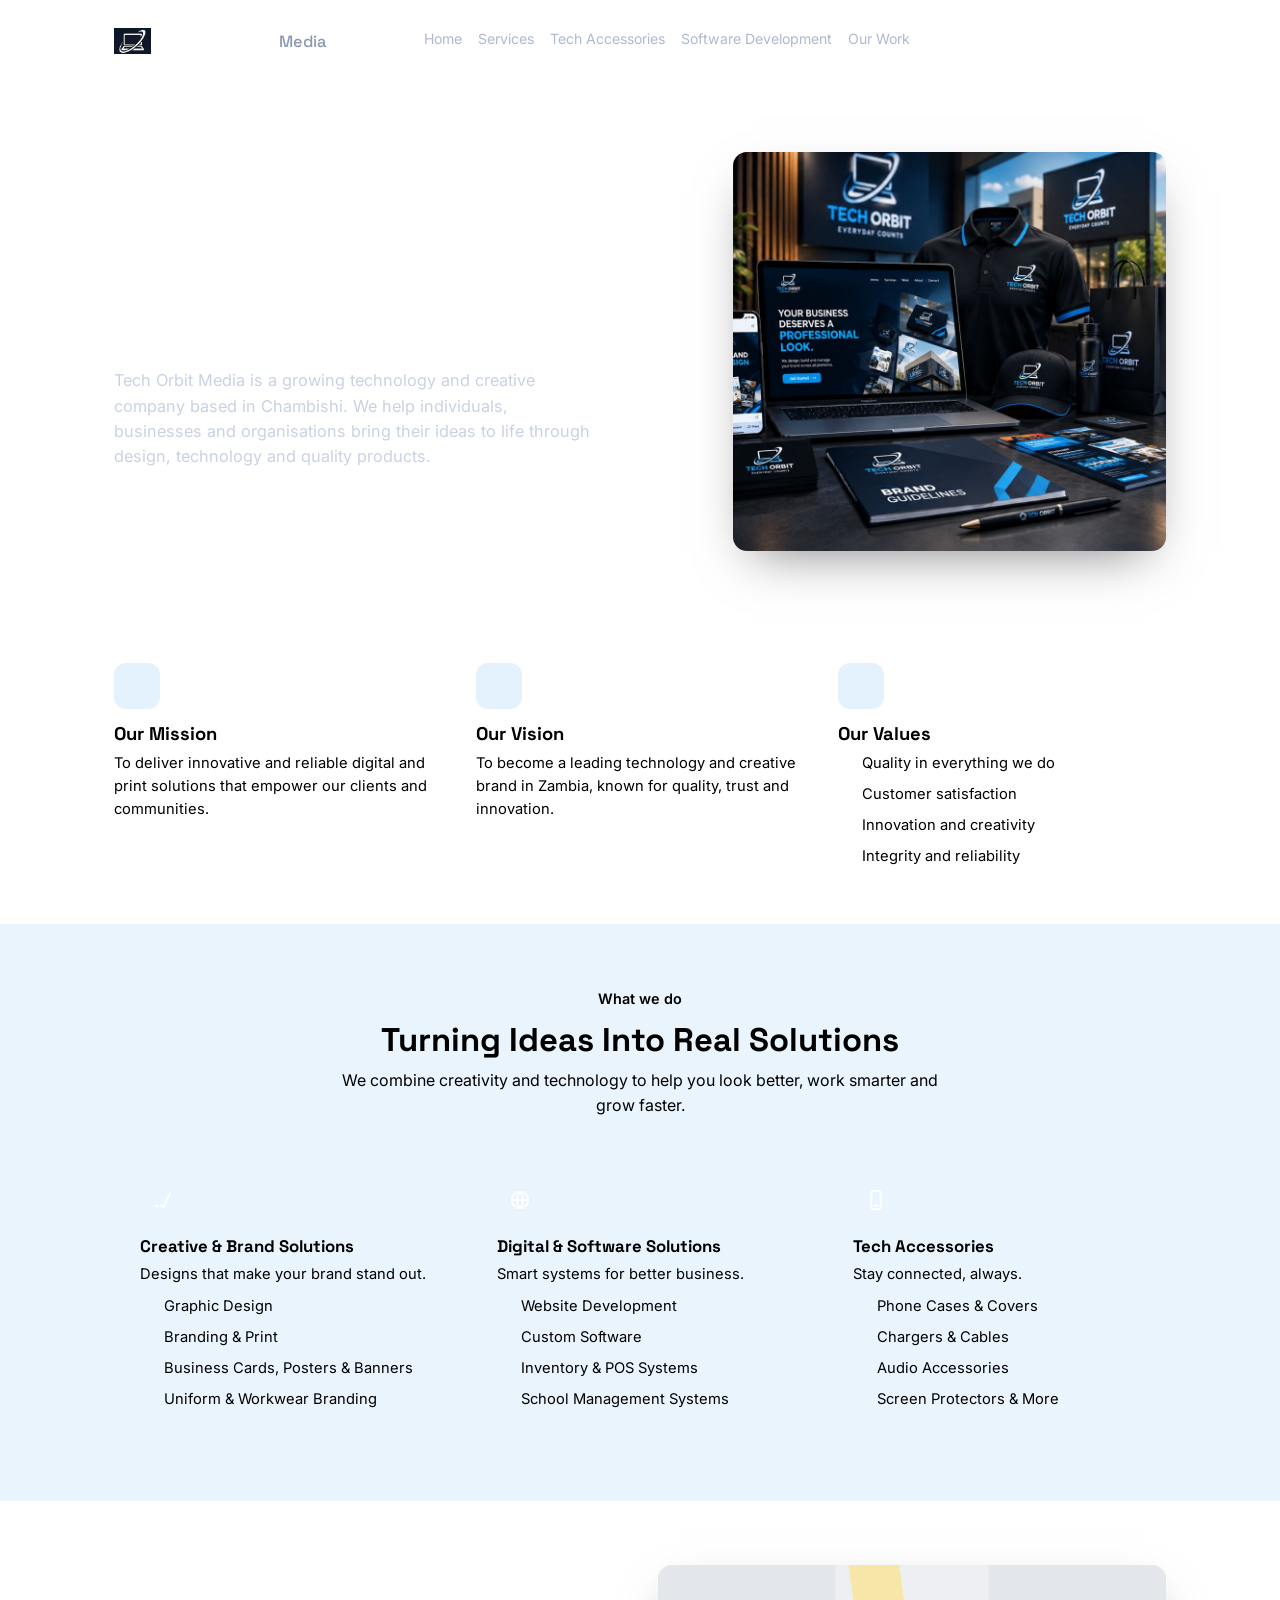
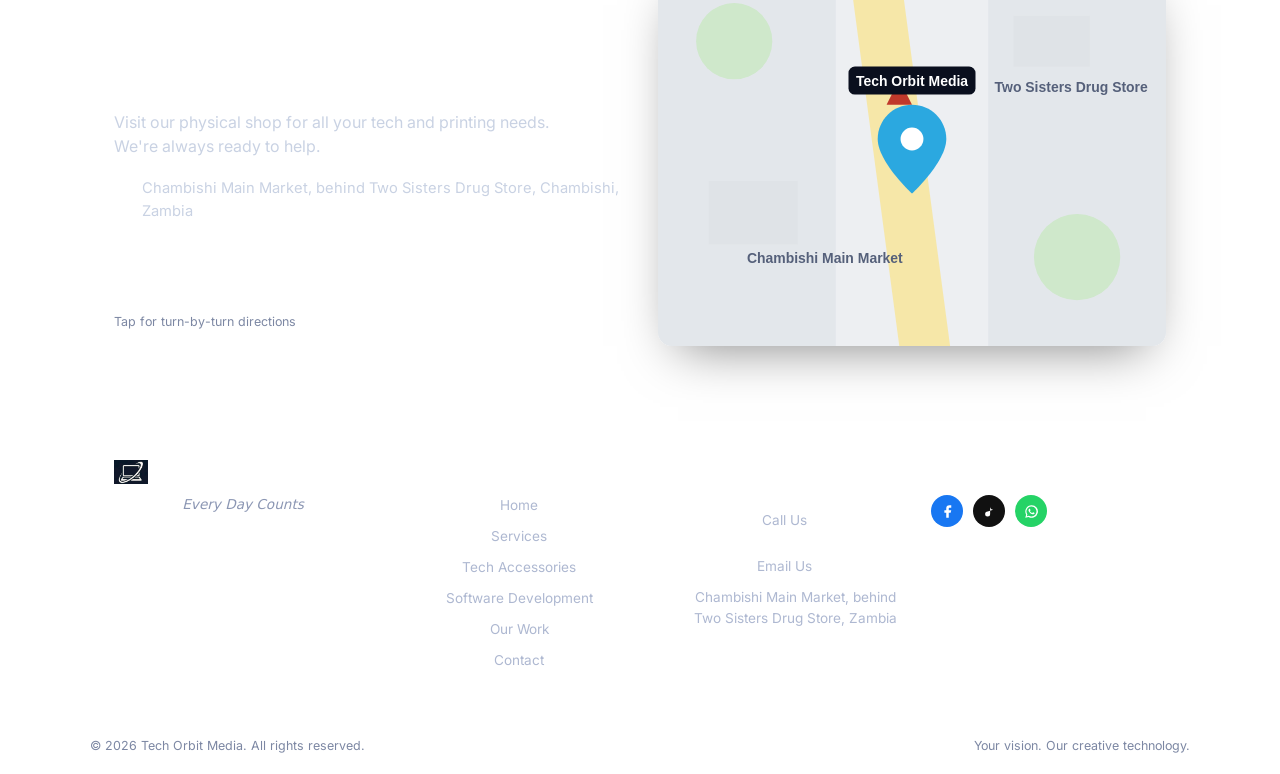
==== commit ad21f973: "Update Tech Orbit Media WhatsApp contact" ====
--- a/templates/about.html
+++ b/templates/about.html
@@ -7,7 +7,9 @@
 <link rel="preconnect" href="https://fonts.googleapis.com">
 <link rel="preconnect" href="https://fonts.gstatic.com" crossorigin>
 <link href="https://fonts.googleapis.com/css2?family=Space+Grotesk:wght@500;600;700&family=Inter:wght@400;500;600&display=swap" rel="stylesheet">
+
 <link rel="stylesheet" href="../css/About.css">
+
 </head>
 <body>
 
@@ -18,28 +20,44 @@
       <span class="tech">Tech</span>&nbsp;<span>Orbit</span>&nbsp;<span class="media">Media</span>
     </a>
     <div class="navlinks">
+
      
       
+
+      <a href="index.html">Home</a>
+      <a href="index.html#services">Services</a>
+
       <a href="accessories.html">Tech Accessories</a>
       <a href="index.html#software">Software Development</a>
       <a href="work.html">Our Work</a>
       <a href="about.html" class="active">About</a>
+
       
     </div>
+    
     <div style="display:flex; align-items:center; gap:10px;">
-      <a class="nav-cta" href="https://wa.me/260952290083" target="_blank" rel="noopener"><svg width="15" height="15" viewBox="0 0 24 24" fill="#fff"><path d="M12 2a10 10 0 0 0-8.6 15L2 22l5.2-1.4A10 10 0 1 0 12 2zm0 18a8 8 0 0 1-4.1-1.1l-.3-.2-3 .8.8-2.9-.2-.3A8 8 0 1 1 12 20zm4.4-6c-.2-.1-1.4-.7-1.6-.8-.2-.1-.4-.1-.5.1-.2.2-.6.8-.8 1-.1.1-.3.2-.5.1-1.5-.7-2.4-1.3-3.4-2.9-.3-.4.3-.4.7-1.3.1-.2 0-.4 0-.5-.1-.1-.5-1.3-.7-1.7-.2-.5-.4-.4-.5-.4h-.5c-.2 0-.4.1-.6.3-.2.2-.8.8-.8 1.9s.8 2.2 1 2.4c.1.2 1.7 2.6 4.1 3.6.6.2 1 .4 1.4.5.6.2 1.1.1 1.5.1.5-.1 1.4-.6 1.6-1.1.2-.5.2-1 .1-1.1z"/></svg><span class="wa-label">WhatsApp</span></a>
+      <a class="nav-cta" href="https://wa.me/260769160233" target="_blank" rel="noopener"><svg width="15" height="15" viewBox="0 0 24 24" fill="#fff"><path d="M12 2a10 10 0 0 0-8.6 15L2 22l5.2-1.4A10 10 0 1 0 12 2zm0 18a8 8 0 0 1-4.1-1.1l-.3-.2-3 .8.8-2.9-.2-.3A8 8 0 1 1 12 20zm4.4-6c-.2-.1-1.4-.7-1.6-.8-.2-.1-.4-.1-.5.1-.2.2-.6.8-.8 1-.1.1-.3.2-.5.1-1.5-.7-2.4-1.3-3.4-2.9-.3-.4.3-.4.7-1.3.1-.2 0-.4 0-.5-.1-.1-.5-1.3-.7-1.7-.2-.5-.4-.4-.5-.4h-.5c-.2 0-.4.1-.6.3-.2.2-.8.8-.8 1.9s.8 2.2 1 2.4c.1.2 1.7 2.6 4.1 3.6.6.2 1 .4 1.4.5.6.2 1.1.1 1.5.1.5-.1 1.4-.6 1.6-1.1.2-.5.2-1 .1-1.1z"/></svg><span class="wa-label">WhatsApp</span></a>
+
       <button class="hamburger" id="hamburgerBtn" aria-label="Menu"><span></span><span></span><span></span></button>
     </div>
   </div>
   <div class="mobile-menu" id="mobileMenu">
+
       <a href="index.html">Home</a>
+
+     
+
       <a href="index.html#services">Services</a>
       <a href="accessories.html">Tech Accessories</a>
       <a href="index.html#software">Software Development</a>
       <a href="work.html">Our Work</a>
       <a href="about.html">About</a>
       <a href="index.html#contact">Contact</a>
-    <a class="nav-cta" style="margin-top:10px; justify-content:center;" href="https://wa.me/260952290083" target="_blank" rel="noopener"><svg width="15" height="15" viewBox="0 0 24 24" fill="#fff"><path d="M12 2a10 10 0 0 0-8.6 15L2 22l5.2-1.4A10 10 0 1 0 12 2zm0 18a8 8 0 0 1-4.1-1.1l-.3-.2-3 .8.8-2.9-.2-.3A8 8 0 1 1 12 20zm4.4-6c-.2-.1-1.4-.7-1.6-.8-.2-.1-.4-.1-.5.1-.2.2-.6.8-.8 1-.1.1-.3.2-.5.1-1.5-.7-2.4-1.3-3.4-2.9-.3-.4.3-.4.7-1.3.1-.2 0-.4 0-.5-.1-.1-.5-1.3-.7-1.7-.2-.5-.4-.4-.5-.4h-.5c-.2 0-.4.1-.6.3-.2.2-.8.8-.8 1.9s.8 2.2 1 2.4c.1.2 1.7 2.6 4.1 3.6.6.2 1 .4 1.4.5.6.2 1.1.1 1.5.1.5-.1 1.4-.6 1.6-1.1.2-.5.2-1 .1-1.1z"/></svg> WhatsApp</a>
+
+    
+
+    <a class="nav-cta" style="margin-top:10px; justify-content:center;" href="https://wa.me/260769160233" target="_blank" rel="noopener"><svg width="15" height="15" viewBox="0 0 24 24" fill="#fff"><path d="M12 2a10 10 0 0 0-8.6 15L2 22l5.2-1.4A10 10 0 1 0 12 2zm0 18a8 8 0 0 1-4.1-1.1l-.3-.2-3 .8.8-2.9-.2-.3A8 8 0 1 1 12 20zm4.4-6c-.2-.1-1.4-.7-1.6-.8-.2-.1-.4-.1-.5.1-.2.2-.6.8-.8 1-.1.1-.3.2-.5.1-1.5-.7-2.4-1.3-3.4-2.9-.3-.4.3-.4.7-1.3.1-.2 0-.4 0-.5-.1-.1-.5-1.3-.7-1.7-.2-.5-.4-.4-.5-.4h-.5c-.2 0-.4.1-.6.3-.2.2-.8.8-.8 1.9s.8 2.2 1 2.4c.1.2 1.7 2.6 4.1 3.6.6.2 1 .4 1.4.5.6.2 1.1.1 1.5.1.5-.1 1.4-.6 1.6-1.1.2-.5.2-1 .1-1.1z"/></svg> WhatsApp</a>
+
   </div>
 </nav>
 
@@ -136,7 +154,11 @@
       <div class="shop-detail"><svg viewBox="0 0 24 24" fill="none" stroke-width="2"><path d="M12 21s-7-6.5-7-11a7 7 0 0 1 14 0c0 4.5-7 11-7 11z"/><circle cx="12" cy="10" r="2.5"/></svg>Chambishi Main Market, behind Two Sisters Drug Store, Chambishi, Zambia</div>
       <div class="cta-row">
         <a class="btn btn-wa" style="background:var(--blue);" href="https://www.google.com/maps/search/?api=1&query=Chambishi+Main+Market+Zambia" target="_blank" rel="noopener">Get Directions on Google Maps →</a>
-        <a class="btn btn-ghost" href="https://wa.me/260952290083" target="_blank" rel="noopener">Chat on WhatsApp</a>
+
+        
+
+        <a class="btn btn-ghost" href="https://wa.me/260769160233" target="_blank" rel="noopener">Chat on WhatsApp</a>
+
       </div>
       <div class="shop-note">Tap for turn-by-turn directions</div>
     </div>
@@ -184,7 +206,10 @@
     </div>
     <div class="foot-col">
       <h4>Contact Us</h4>
-      <a class="foot-contact" href="tel:+260952290083"><svg viewBox="0 0 24 24" fill="none" stroke-width="2"><path d="M22 16.92v3a2 2 0 0 1-2.18 2 19.8 19.8 0 0 1-8.63-3.07 19.5 19.5 0 0 1-6-6 19.8 19.8 0 0 1-3.07-8.67A2 2 0 0 1 4.11 2h3a2 2 0 0 1 2 1.72c.13.99.36 1.96.67 2.9a2 2 0 0 1-.45 2.11L8.09 9.91a16 16 0 0 0 6 6l1.18-1.18a2 2 0 0 1 2.11-.45c.94.31 1.91.54 2.9.67A2 2 0 0 1 22 16.92z"/></svg>Call Us</a>
+
+      
+
+      <a class="foot-contact" href="tel:+260769160233"><svg viewBox="0 0 24 24" fill="none" stroke-width="2"><path d="M22 16.92v3a2 2 0 0 1-2.18 2 19.8 19.8 0 0 1-8.63-3.07 19.5 19.5 0 0 1-6-6 19.8 19.8 0 0 1-3.07-8.67A2 2 0 0 1 4.11 2h3a2 2 0 0 1 2 1.72c.13.99.36 1.96.67 2.9a2 2 0 0 1-.45 2.11L8.09 9.91a16 16 0 0 0 6 6l1.18-1.18a2 2 0 0 1 2.11-.45c.94.31 1.91.54 2.9.67A2 2 0 0 1 22 16.92z"/></svg>Call Us</a>
       <a class="foot-contact" href="mailto:banda.dalitso365@gmail.com"><svg viewBox="0 0 24 24" fill="none" stroke-width="2"><rect x="2" y="4" width="20" height="16" rx="2"/><path d="m22 6-10 7L2 6"/></svg>Email Us</a>
       <div class="foot-contact"><svg viewBox="0 0 24 24" fill="none" stroke-width="2"><path d="M12 21s-7-6.5-7-11a7 7 0 0 1 14 0c0 4.5-7 11-7 11z"/><circle cx="12" cy="10" r="2.5"/></svg>Chambishi Main Market, behind Two Sisters Drug Store, Zambia</div>
     </div>
@@ -193,7 +218,11 @@
       <div class="foot-social">
         <a href="https://www.facebook.com/profile.php?id=61575142301447" target="_blank" rel="noopener" aria-label="Facebook" style="background:#1877F2;"><svg viewBox="0 0 24 24"><path d="M18 2h-3a5 5 0 0 0-5 5v3H7v4h3v8h4v-8h3l1-4h-4V7a1 1 0 0 1 1-1h3z"/></svg></a>
         <a href="https://www.tiktok.com/@dalitsobanda365" target="_blank" rel="noopener" aria-label="TikTok" style="background:#111;"><svg viewBox="0 0 24 24"><path d="M9 12a4 4 0 1 0 4 4V4a5 5 0 0 0 5 5"/></svg></a>
-        <a href="https://wa.me/260952290083" target="_blank" rel="noopener" aria-label="WhatsApp" style="background:#25D366;"><svg viewBox="0 0 24 24"><path d="M12 2a10 10 0 0 0-8.6 15L2 22l5.2-1.4A10 10 0 1 0 12 2zm0 18a8 8 0 0 1-4.1-1.1l-.3-.2-3 .8.8-2.9-.2-.3A8 8 0 1 1 12 20zm4.4-6c-.2-.1-1.4-.7-1.6-.8-.2-.1-.4-.1-.5.1-.2.2-.6.8-.8 1-.1.1-.3.2-.5.1-1.5-.7-2.4-1.3-3.4-2.9-.3-.4.3-.4.7-1.3.1-.2 0-.4 0-.5-.1-.1-.5-1.3-.7-1.7-.2-.5-.4-.4-.5-.4h-.5c-.2 0-.4.1-.6.3-.2.2-.8.8-.8 1.9s.8 2.2 1 2.4c.1.2 1.7 2.6 4.1 3.6.6.2 1 .4 1.4.5.6.2 1.1.1 1.5.1.5-.1 1.4-.6 1.6-1.1.2-.5.2-1 .1-1.1z"/></svg></a>
+
+        
+
+        <a href="https://wa.me/260769160233" target="_blank" rel="noopener" aria-label="WhatsApp" style="background:#25D366;"><svg viewBox="0 0 24 24"><path d="M12 2a10 10 0 0 0-8.6 15L2 22l5.2-1.4A10 10 0 1 0 12 2zm0 18a8 8 0 0 1-4.1-1.1l-.3-.2-3 .8.8-2.9-.2-.3A8 8 0 1 1 12 20zm4.4-6c-.2-.1-1.4-.7-1.6-.8-.2-.1-.4-.1-.5.1-.2.2-.6.8-.8 1-.1.1-.3.2-.5.1-1.5-.7-2.4-1.3-3.4-2.9-.3-.4.3-.4.7-1.3.1-.2 0-.4 0-.5-.1-.1-.5-1.3-.7-1.7-.2-.5-.4-.4-.5-.4h-.5c-.2 0-.4.1-.6.3-.2.2-.8.8-.8 1.9s.8 2.2 1 2.4c.1.2 1.7 2.6 4.1 3.6.6.2 1 .4 1.4.5.6.2 1.1.1 1.5.1.5-.1 1.4-.6 1.6-1.1.2-.5.2-1 .1-1.1z"/></svg></a>
+
       </div>
     </div>
   </div>
--- a/css/About.css
+++ b/css/About.css
@@ -1,5 +1,9 @@
+
 
   :root{
+
+ :root{
+
     --navy:#0A0F1E; --navy-mid:#111B33; --blue:#2BA8E0; --blue-deep:#175586; --whatsapp:#25D366;
     --paper:#F5F7FA; --ink:#0F1522; --ink-soft:#55607A; --line:#E1E5EC; --card:#FFFFFF;
     box-sizing:border-box; padding-top:env(safe-area-inset-top,0px); padding-bottom:env(safe-area-inset-bottom,0px);
@@ -158,3 +162,4 @@
   .foot-bottom{border-top:1px solid rgba(255,255,255,.1); padding:18px 0; padding-bottom:calc(18px + env(safe-area-inset-bottom,0px));
       display:flex; flex-wrap:wrap; justify-content:space-between; gap:8px; font-size:.78rem; color:#7C87A3;}
 
+}
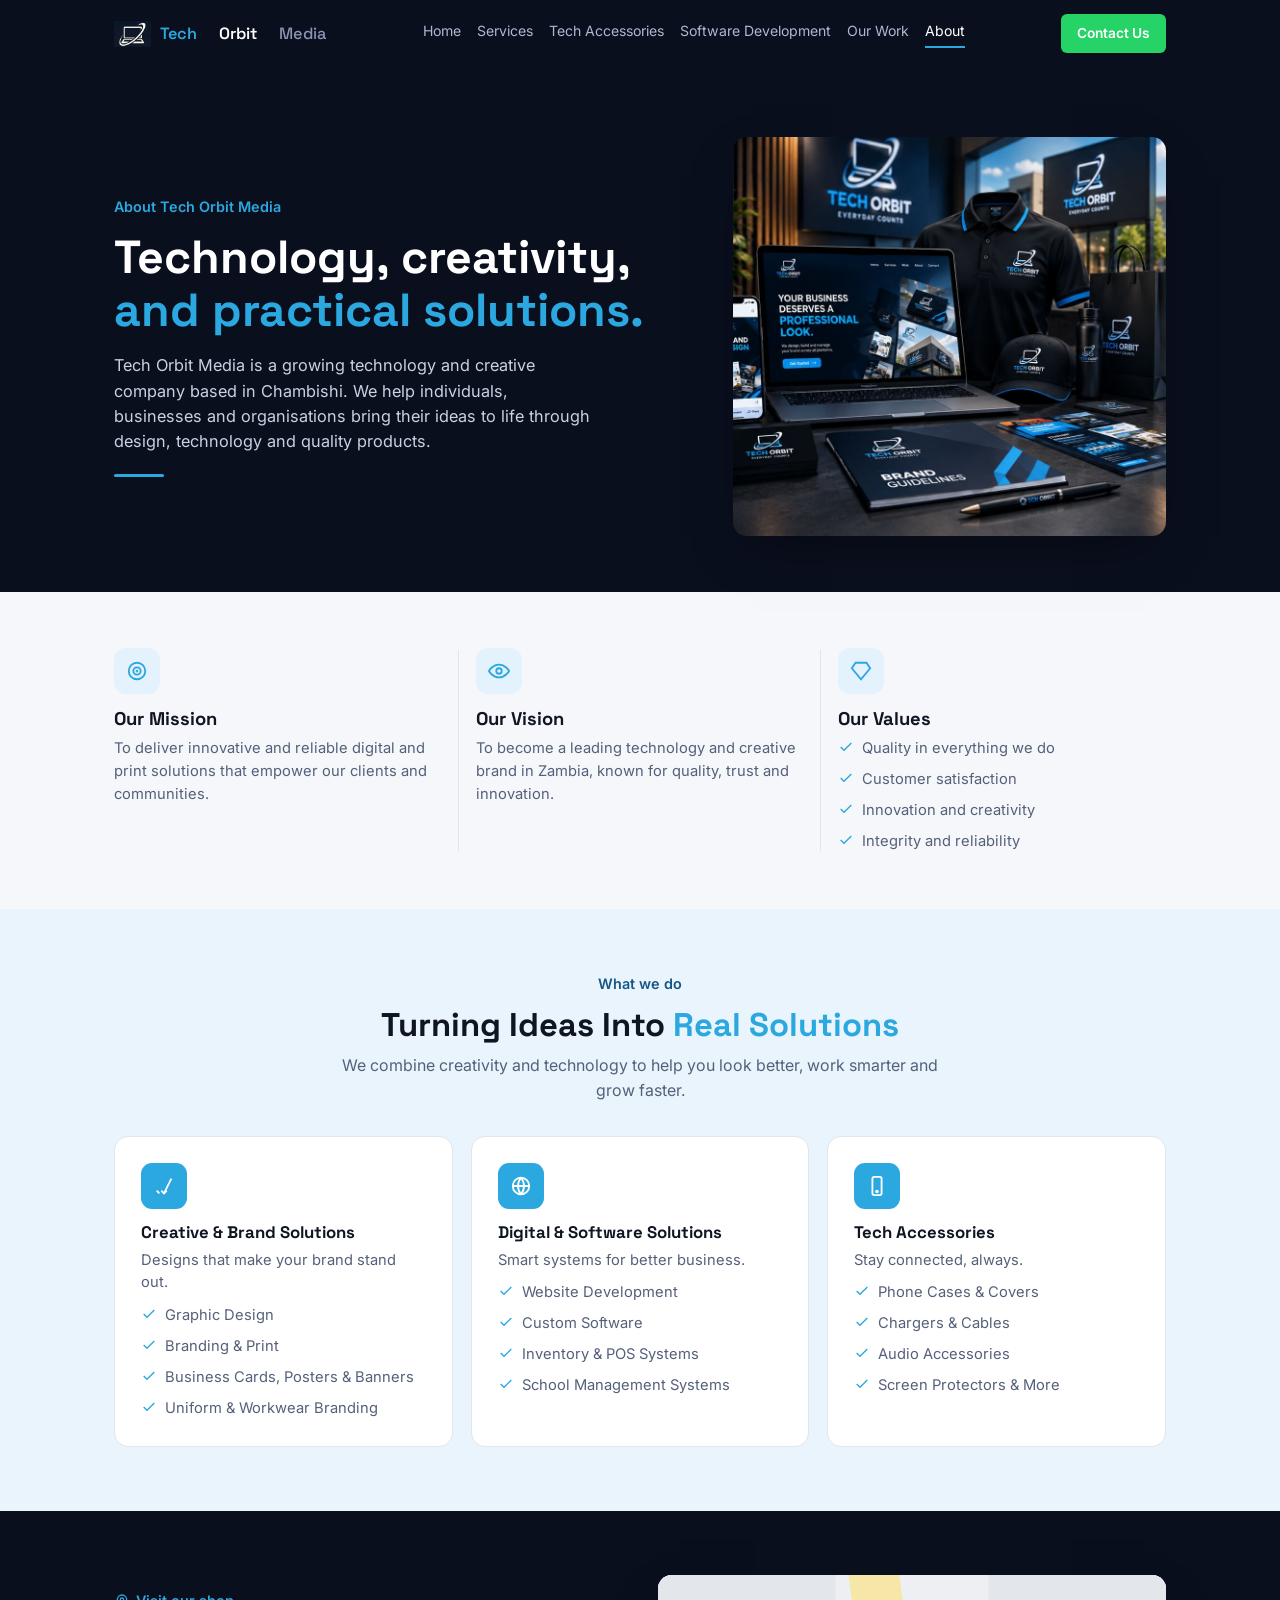
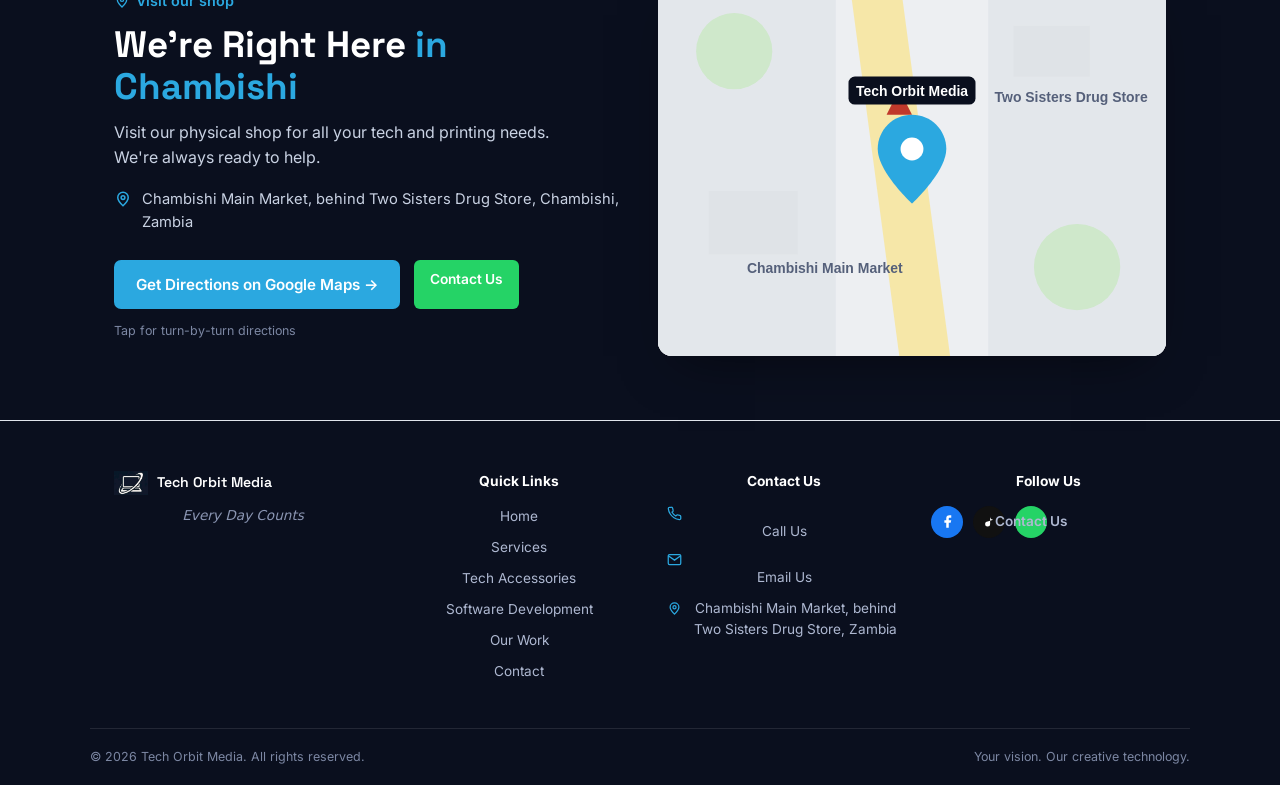
==== commit a7a9e616: "Remove WhatsApp from About page and use business email" ====
--- a/templates/about.html
+++ b/templates/about.html
@@ -36,7 +36,7 @@
     </div>
     
     <div style="display:flex; align-items:center; gap:10px;">
-      <a class="nav-cta" href="https://wa.me/260769160233" target="_blank" rel="noopener"><svg width="15" height="15" viewBox="0 0 24 24" fill="#fff"><path d="M12 2a10 10 0 0 0-8.6 15L2 22l5.2-1.4A10 10 0 1 0 12 2zm0 18a8 8 0 0 1-4.1-1.1l-.3-.2-3 .8.8-2.9-.2-.3A8 8 0 1 1 12 20zm4.4-6c-.2-.1-1.4-.7-1.6-.8-.2-.1-.4-.1-.5.1-.2.2-.6.8-.8 1-.1.1-.3.2-.5.1-1.5-.7-2.4-1.3-3.4-2.9-.3-.4.3-.4.7-1.3.1-.2 0-.4 0-.5-.1-.1-.5-1.3-.7-1.7-.2-.5-.4-.4-.5-.4h-.5c-.2 0-.4.1-.6.3-.2.2-.8.8-.8 1.9s.8 2.2 1 2.4c.1.2 1.7 2.6 4.1 3.6.6.2 1 .4 1.4.5.6.2 1.1.1 1.5.1.5-.1 1.4-.6 1.6-1.1.2-.5.2-1 .1-1.1z"/></svg><span class="wa-label">WhatsApp</span></a>
+      <a class="nav-cta" href="index.html#contact">Contact Us</a>
 
       <button class="hamburger" id="hamburgerBtn" aria-label="Menu"><span></span><span></span><span></span></button>
     </div>
@@ -56,7 +56,7 @@
 
     
 
-    <a class="nav-cta" style="margin-top:10px; justify-content:center;" href="https://wa.me/260769160233" target="_blank" rel="noopener"><svg width="15" height="15" viewBox="0 0 24 24" fill="#fff"><path d="M12 2a10 10 0 0 0-8.6 15L2 22l5.2-1.4A10 10 0 1 0 12 2zm0 18a8 8 0 0 1-4.1-1.1l-.3-.2-3 .8.8-2.9-.2-.3A8 8 0 1 1 12 20zm4.4-6c-.2-.1-1.4-.7-1.6-.8-.2-.1-.4-.1-.5.1-.2.2-.6.8-.8 1-.1.1-.3.2-.5.1-1.5-.7-2.4-1.3-3.4-2.9-.3-.4.3-.4.7-1.3.1-.2 0-.4 0-.5-.1-.1-.5-1.3-.7-1.7-.2-.5-.4-.4-.5-.4h-.5c-.2 0-.4.1-.6.3-.2.2-.8.8-.8 1.9s.8 2.2 1 2.4c.1.2 1.7 2.6 4.1 3.6.6.2 1 .4 1.4.5.6.2 1.1.1 1.5.1.5-.1 1.4-.6 1.6-1.1.2-.5.2-1 .1-1.1z"/></svg> WhatsApp</a>
+    <a class="nav-cta" href="index.html#contact">Contact Us</a>
 
   </div>
 </nav>
@@ -157,7 +157,7 @@
 
         
 
-        <a class="btn btn-ghost" href="https://wa.me/260769160233" target="_blank" rel="noopener">Chat on WhatsApp</a>
+        <a class="nav-cta" href="index.html#contact">Contact Us</a>
 
       </div>
       <div class="shop-note">Tap for turn-by-turn directions</div>
@@ -210,7 +210,7 @@
       
 
       <a class="foot-contact" href="tel:+260769160233"><svg viewBox="0 0 24 24" fill="none" stroke-width="2"><path d="M22 16.92v3a2 2 0 0 1-2.18 2 19.8 19.8 0 0 1-8.63-3.07 19.5 19.5 0 0 1-6-6 19.8 19.8 0 0 1-3.07-8.67A2 2 0 0 1 4.11 2h3a2 2 0 0 1 2 1.72c.13.99.36 1.96.67 2.9a2 2 0 0 1-.45 2.11L8.09 9.91a16 16 0 0 0 6 6l1.18-1.18a2 2 0 0 1 2.11-.45c.94.31 1.91.54 2.9.67A2 2 0 0 1 22 16.92z"/></svg>Call Us</a>
-      <a class="foot-contact" href="mailto:banda.dalitso365@gmail.com"><svg viewBox="0 0 24 24" fill="none" stroke-width="2"><rect x="2" y="4" width="20" height="16" rx="2"/><path d="m22 6-10 7L2 6"/></svg>Email Us</a>
+      <a class="foot-contact" href="mailto:techorbitmedia365@gmail.com"><svg viewBox="0 0 24 24" fill="none" stroke-width="2"><rect x="2" y="4" width="20" height="16" rx="2"/><path d="m22 6-10 7L2 6"/></svg>Email Us</a>
       <div class="foot-contact"><svg viewBox="0 0 24 24" fill="none" stroke-width="2"><path d="M12 21s-7-6.5-7-11a7 7 0 0 1 14 0c0 4.5-7 11-7 11z"/><circle cx="12" cy="10" r="2.5"/></svg>Chambishi Main Market, behind Two Sisters Drug Store, Zambia</div>
     </div>
     <div class="foot-col">
@@ -221,7 +221,7 @@
 
         
 
-        <a href="https://wa.me/260769160233" target="_blank" rel="noopener" aria-label="WhatsApp" style="background:#25D366;"><svg viewBox="0 0 24 24"><path d="M12 2a10 10 0 0 0-8.6 15L2 22l5.2-1.4A10 10 0 1 0 12 2zm0 18a8 8 0 0 1-4.1-1.1l-.3-.2-3 .8.8-2.9-.2-.3A8 8 0 1 1 12 20zm4.4-6c-.2-.1-1.4-.7-1.6-.8-.2-.1-.4-.1-.5.1-.2.2-.6.8-.8 1-.1.1-.3.2-.5.1-1.5-.7-2.4-1.3-3.4-2.9-.3-.4.3-.4.7-1.3.1-.2 0-.4 0-.5-.1-.1-.5-1.3-.7-1.7-.2-.5-.4-.4-.5-.4h-.5c-.2 0-.4.1-.6.3-.2.2-.8.8-.8 1.9s.8 2.2 1 2.4c.1.2 1.7 2.6 4.1 3.6.6.2 1 .4 1.4.5.6.2 1.1.1 1.5.1.5-.1 1.4-.6 1.6-1.1.2-.5.2-1 .1-1.1z"/></svg></a>
+        <a class="nav-cta" href="index.html#contact">Contact Us</a>
 
       </div>
     </div>
--- a/css/About.css
+++ b/css/About.css
@@ -1,13 +1,22 @@
 
 
-  :root{
+ :root {
+    --navy: #0A0F1E;
+    --navy-mid: #111B33;
+    --blue: #2BA8E0;
+    --blue-deep: #175586;
+    --whatsapp: #25D366;
 
- :root{
+    --paper: #F5F7FA;
+    --ink: #0F1522;
+    --ink-soft: #55607A;
+    --line: #E1E5EC;
+    --card: #FFFFFF;
 
-    --navy:#0A0F1E; --navy-mid:#111B33; --blue:#2BA8E0; --blue-deep:#175586; --whatsapp:#25D366;
-    --paper:#F5F7FA; --ink:#0F1522; --ink-soft:#55607A; --line:#E1E5EC; --card:#FFFFFF;
-    box-sizing:border-box; padding-top:env(safe-area-inset-top,0px); padding-bottom:env(safe-area-inset-bottom,0px);
-  }
+    box-sizing: border-box;
+    padding-top: env(safe-area-inset-top, 0px);
+    padding-bottom: env(safe-area-inset-bottom, 0px);
+}
   @media (prefers-color-scheme: dark){ :root:not([data-theme="light"]){ --paper:#0C1120; --ink:#EDEFF4; --ink-soft:#A8B0C4; --card:#141C30; --line:#26314C; } }
   :root[data-theme="dark"]{ --paper:#0C1120; --ink:#EDEFF4; --ink-soft:#A8B0C4; --card:#141C30; --line:#26314C; }
   *{box-sizing:border-box; margin:0; padding:0;}
@@ -162,4 +171,3 @@
   .foot-bottom{border-top:1px solid rgba(255,255,255,.1); padding:18px 0; padding-bottom:calc(18px + env(safe-area-inset-bottom,0px));
       display:flex; flex-wrap:wrap; justify-content:space-between; gap:8px; font-size:.78rem; color:#7C87A3;}
 
-}
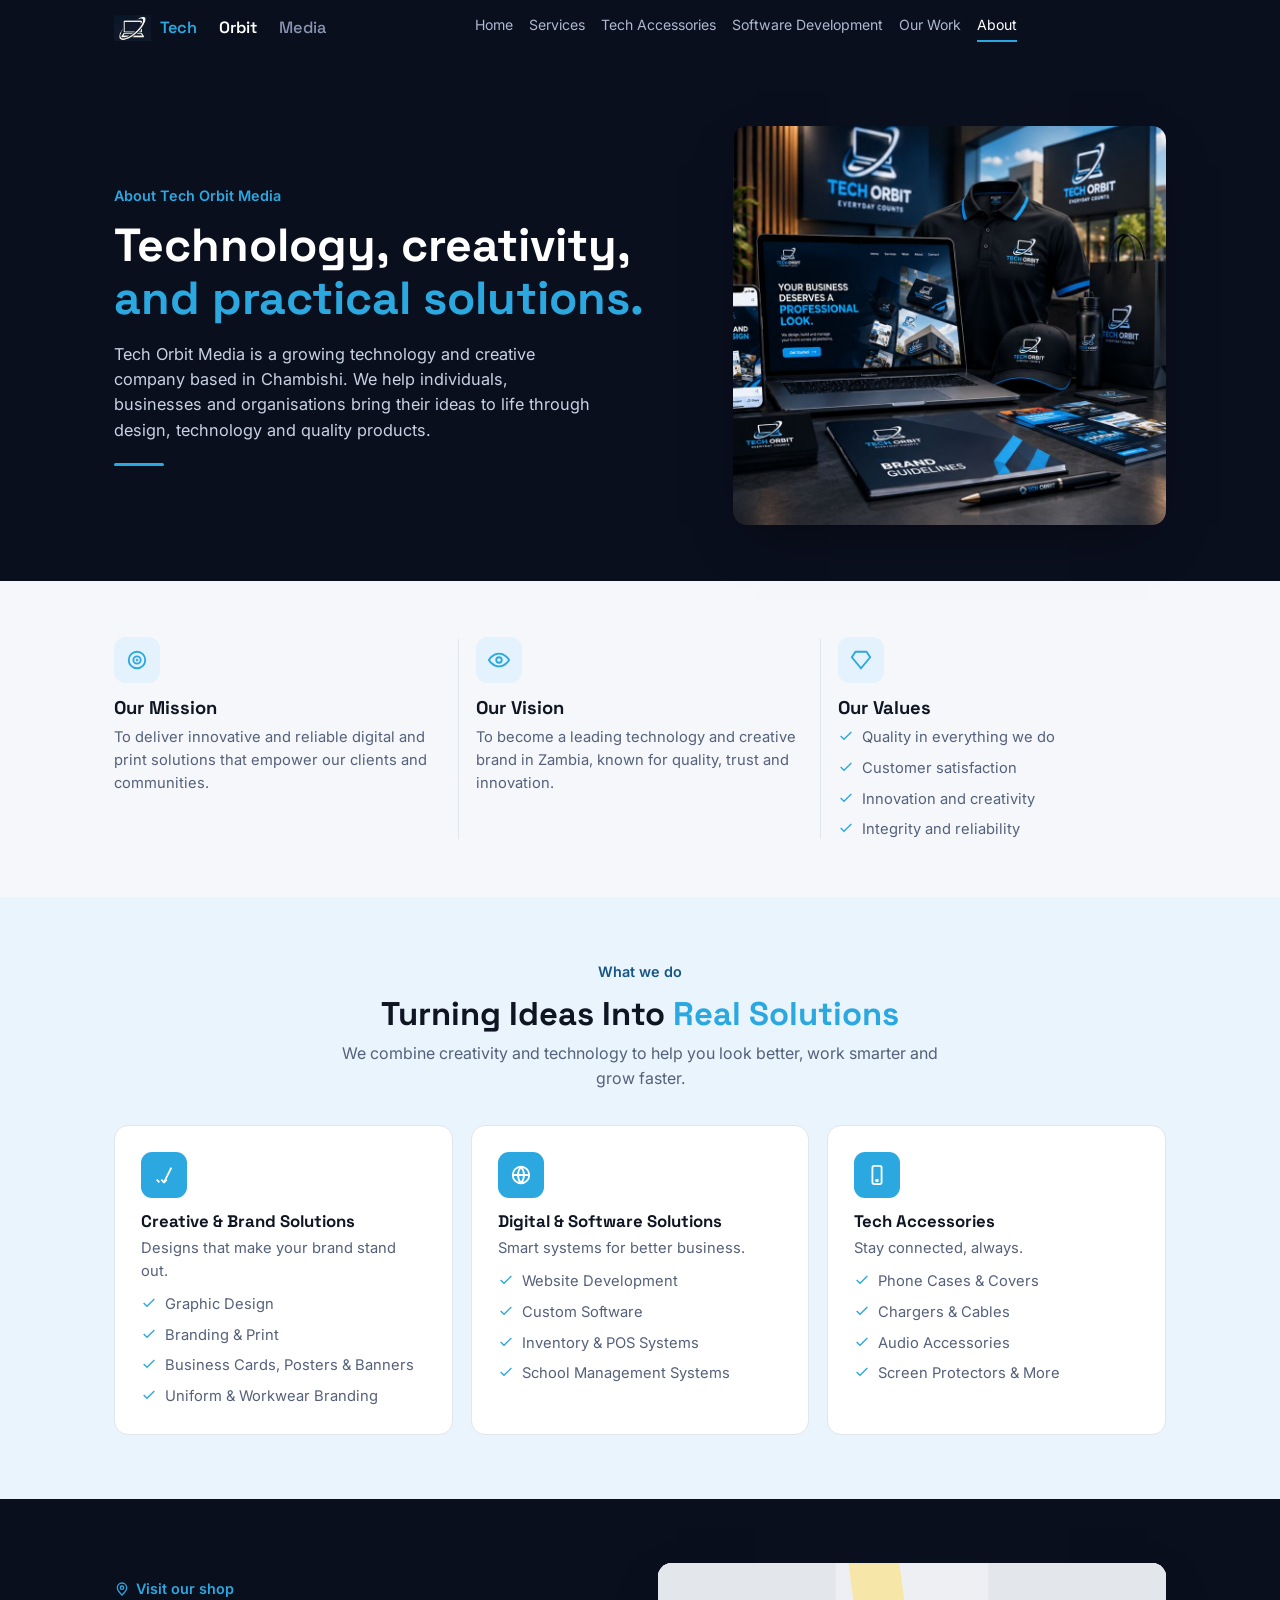
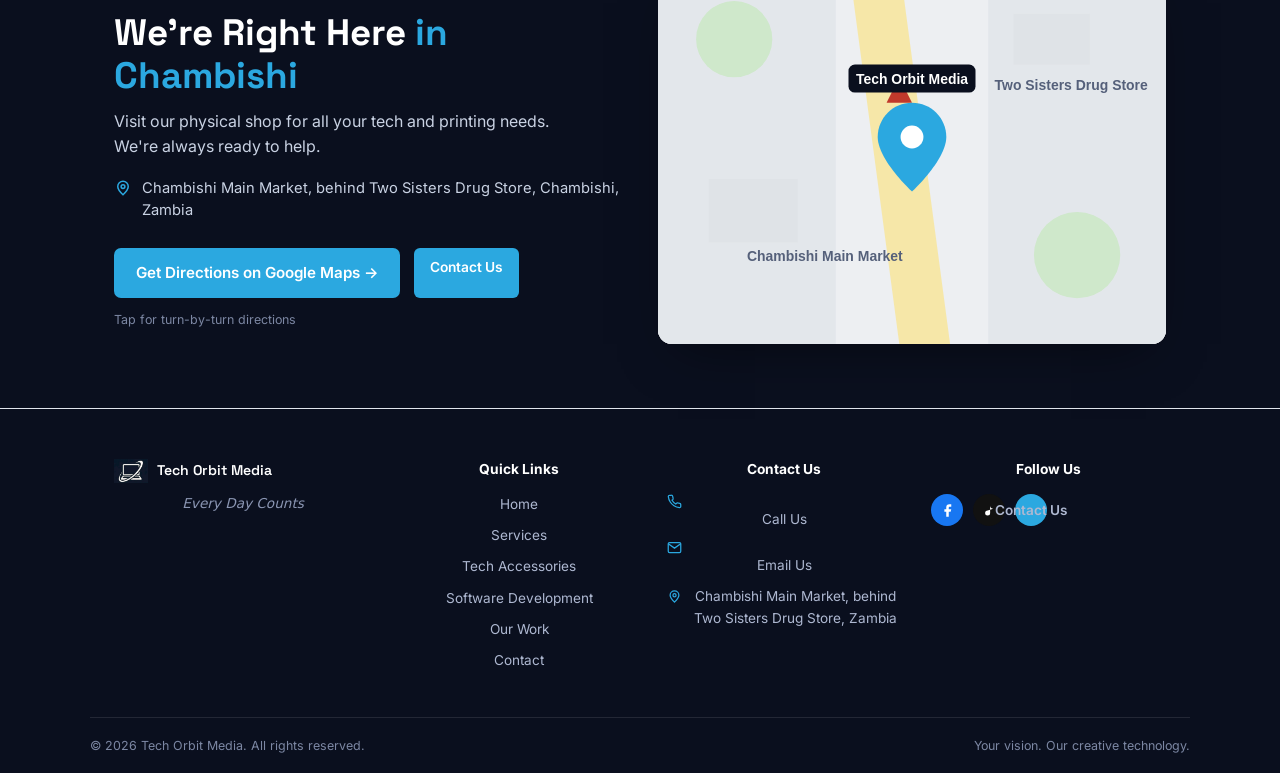
==== commit 383ffb61: "Remove leftover WhatsApp placeholders from About page" ====
--- a/templates/about.html
+++ b/templates/about.html
@@ -36,7 +36,7 @@
     </div>
     
     <div style="display:flex; align-items:center; gap:10px;">
-      <a class="nav-cta" href="index.html#contact">Contact Us</a>
+      
 
       <button class="hamburger" id="hamburgerBtn" aria-label="Menu"><span></span><span></span><span></span></button>
     </div>
--- a/css/About.css
+++ b/css/About.css
@@ -5,7 +5,7 @@
     --navy-mid: #111B33;
     --blue: #2BA8E0;
     --blue-deep: #175586;
-    --whatsapp: #25D366;
+    
 
     --paper: #F5F7FA;
     --ink: #0F1522;
@@ -34,7 +34,7 @@
   .brand .tech{color:var(--blue);} .brand .media{color:#8B96B3; font-weight:500;}
   .navlinks{display:none; gap:24px; font-size:.92rem; color:#AEB8D1;}
   .navlinks a:hover{color:#fff;} .navlinks a.active{color:#fff; border-bottom:2px solid var(--blue); padding-bottom:4px;}
-  .nav-cta{background:var(--whatsapp); color:#fff; font-weight:600; padding:9px 16px; border-radius:6px; font-size:.86rem; white-space:nowrap;}
+  .nav-cta{background:var(--blue); color:#fff; font-weight:600; padding:9px 16px; border-radius:6px; font-size:.86rem; white-space:nowrap;}
   @media(min-width:780px){ .navlinks{display:flex;} }
 
   .hero{position:relative; padding:78px 0 64px; overflow:hidden; background-size:cover; background-position:center;}
@@ -46,7 +46,7 @@
   .hero p{margin-top:16px; max-width:46ch; color:#C9D2E3; font-size:1.05rem;}
   .cta-row{display:flex; flex-wrap:wrap; gap:14px; margin-top:26px;}
   .btn{display:inline-flex; align-items:center; gap:8px; padding:13px 22px; border-radius:7px; font-weight:600; font-size:.95rem;}
-  .btn-wa{background:var(--whatsapp); color:#fff;}
+  .btn-wa{background:var(--blue); color:#fff;}
   .btn-ghost{border:1px solid rgba(255,255,255,.5); color:#fff;}
   .btn:hover{filter:brightness(1.06);}
 
